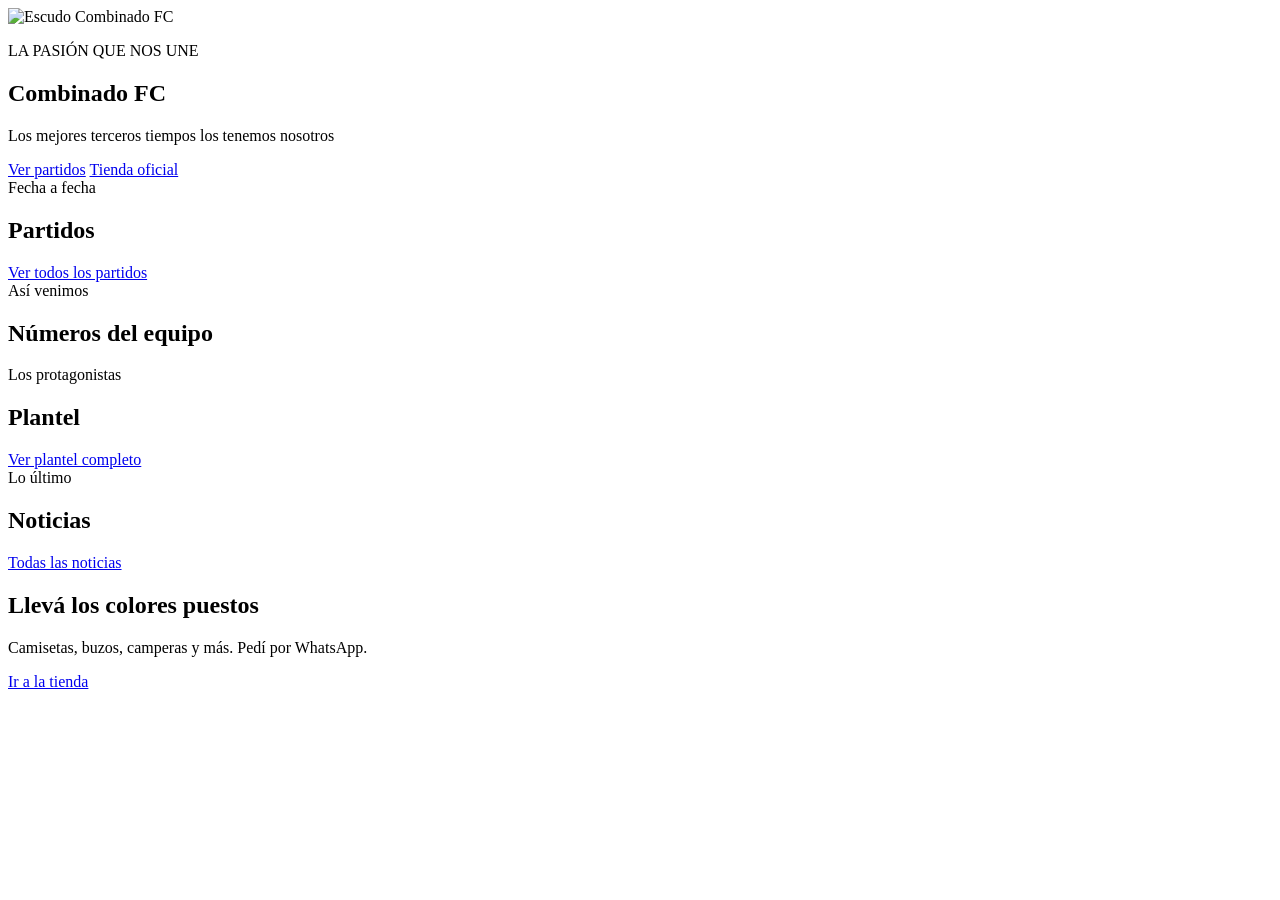
==== index.html @ 2e7d34ad "Nueva frase del inicio, noticia 'el 100' y próximo partido vs Team Fortu Co-Authored-By: Claude Sonn" ====
<!DOCTYPE html>
<html lang="es">
<head>
  <meta charset="UTF-8">
  <meta name="viewport" content="width=device-width, initial-scale=1">
  <title>Combinado FC — La pasión que nos une</title>
  <meta name="description" content="Sitio oficial de Combinado FC: resultados, plantel, noticias y tienda. Los mejores terceros tiempos los tenemos nosotros.">
  <meta name="theme-color" content="#0a0d0b">

  <!-- Para que se vea lindo al compartir en WhatsApp / redes -->
  <meta property="og:title" content="Combinado FC — La pasión que nos une">
  <meta property="og:description" content="Resultados, plantel, noticias y tienda oficial.">
  <meta property="og:image" content="https://alanpaz24.github.io/combinado-fc/img/logo/escudo.png">
  <meta property="og:type" content="website">
  <meta property="og:image" content="https://alanpaz24.github.io/combinado/img/logo/compartir.jpg">

  <link rel="canonical" href="https://alanpaz24.github.io/combinado/">
  <meta property="og:url" content="https://alanpaz24.github.io/combinado/">
  <meta property="og:locale" content="es_AR">
  <meta property="og:site_name" content="Combinado FC">
  <meta name="twitter:card" content="summary">

  <link rel="icon" href="img/logo/escudo.png">
  <link rel="preconnect" href="https://fonts.googleapis.com">
  <link rel="preconnect" href="https://fonts.gstatic.com" crossorigin>
  <link href="https://fonts.googleapis.com/css2?family=Inter:wght@400;600&family=Oswald:wght@500;700&display=swap" rel="stylesheet">
  <link rel="stylesheet" href="css/estilos.css">
</head>

<body data-pagina="inicio">

  <header class="cabecera" id="cabecera"></header>

  <main>
    <!-- HERO -->
    <section class="hero">
      <div class="contenedor">
        <img src="img/logo/escudo.png" alt="Escudo Combinado FC">
        <p class="sup">LA PASIÓN QUE NOS UNE</p>
        <h1>Combinado FC</h1>
        <p class="sub">Los mejores terceros tiempos los tenemos nosotros</p>
        <div class="hero-botones">
          <a href="partidos.html" class="boton">Ver partidos</a>
          <a href="tienda.html" class="boton secundario">Tienda oficial</a>
        </div>
      </div>
    </section>

    <!-- PRÓXIMO PARTIDO Y ÚLTIMO RESULTADO -->
    <section class="seccion alt">
      <div class="contenedor">
        <div class="titulo-seccion"><span>Fecha a fecha</span><h2>Partidos</h2></div>
        <div class="grid-2" id="partidos-destacados"></div>
        <div class="centro"><a href="partidos.html" class="boton secundario">Ver todos los partidos</a></div>
      </div>
    </section>

    <!-- ESTADÍSTICAS -->
    <section class="seccion">
      <div class="contenedor">
        <div class="titulo-seccion"><span>Así venimos</span><h2>Números del equipo</h2></div>
        <div class="stats" id="stats"></div>
      </div>
    </section>

    <!-- PLANTEL -->
    <section class="seccion alt">
      <div class="contenedor">
        <div class="titulo-seccion"><span>Los protagonistas</span><h2>Plantel</h2></div>
        <div class="grid-jugadores" id="plantel"></div>
        <div class="centro"><a href="equipo.html" class="boton secundario">Ver plantel completo</a></div>
      </div>
    </section>

    <!-- NOTICIAS -->
    <section class="seccion">
      <div class="contenedor">
        <div class="titulo-seccion"><span>Lo último</span><h2>Noticias</h2></div>
        <div class="grid-noticias" id="noticias"></div>
        <div class="centro"><a href="noticias.html" class="boton secundario">Todas las noticias</a></div>
      </div>
    </section>

    <!-- BANDA TIENDA -->
    <section class="cta">
      <div class="contenedor">
        <h2>Llevá los colores puestos</h2>
        <p>Camisetas, buzos, camperas y más. Pedí por WhatsApp.</p>
        <a href="tienda.html" class="boton">Ir a la tienda</a>
      </div>
    </section>
  </main>

  <footer class="pie" id="pie"></footer>

  <script src="js/comun.js" defer></script>
  <script src="js/inicio.js" defer></script>
</body>
</html>
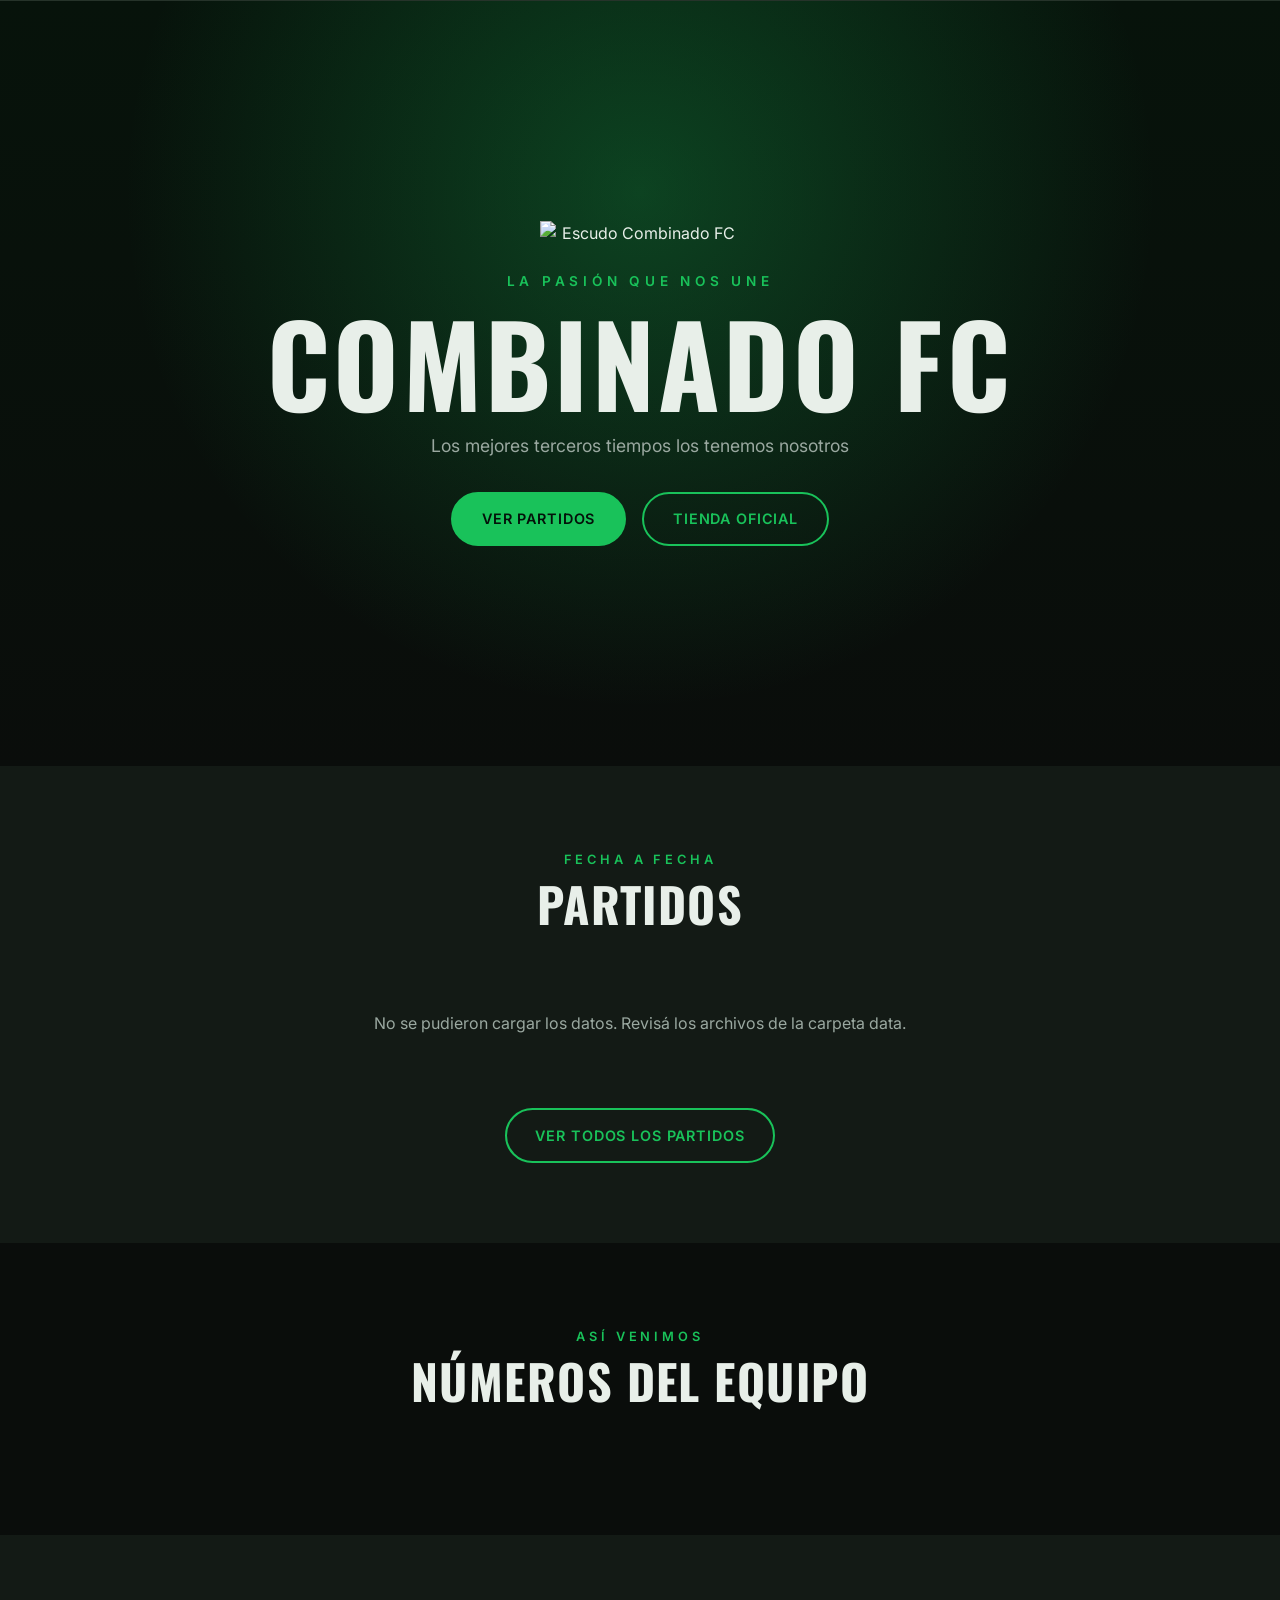
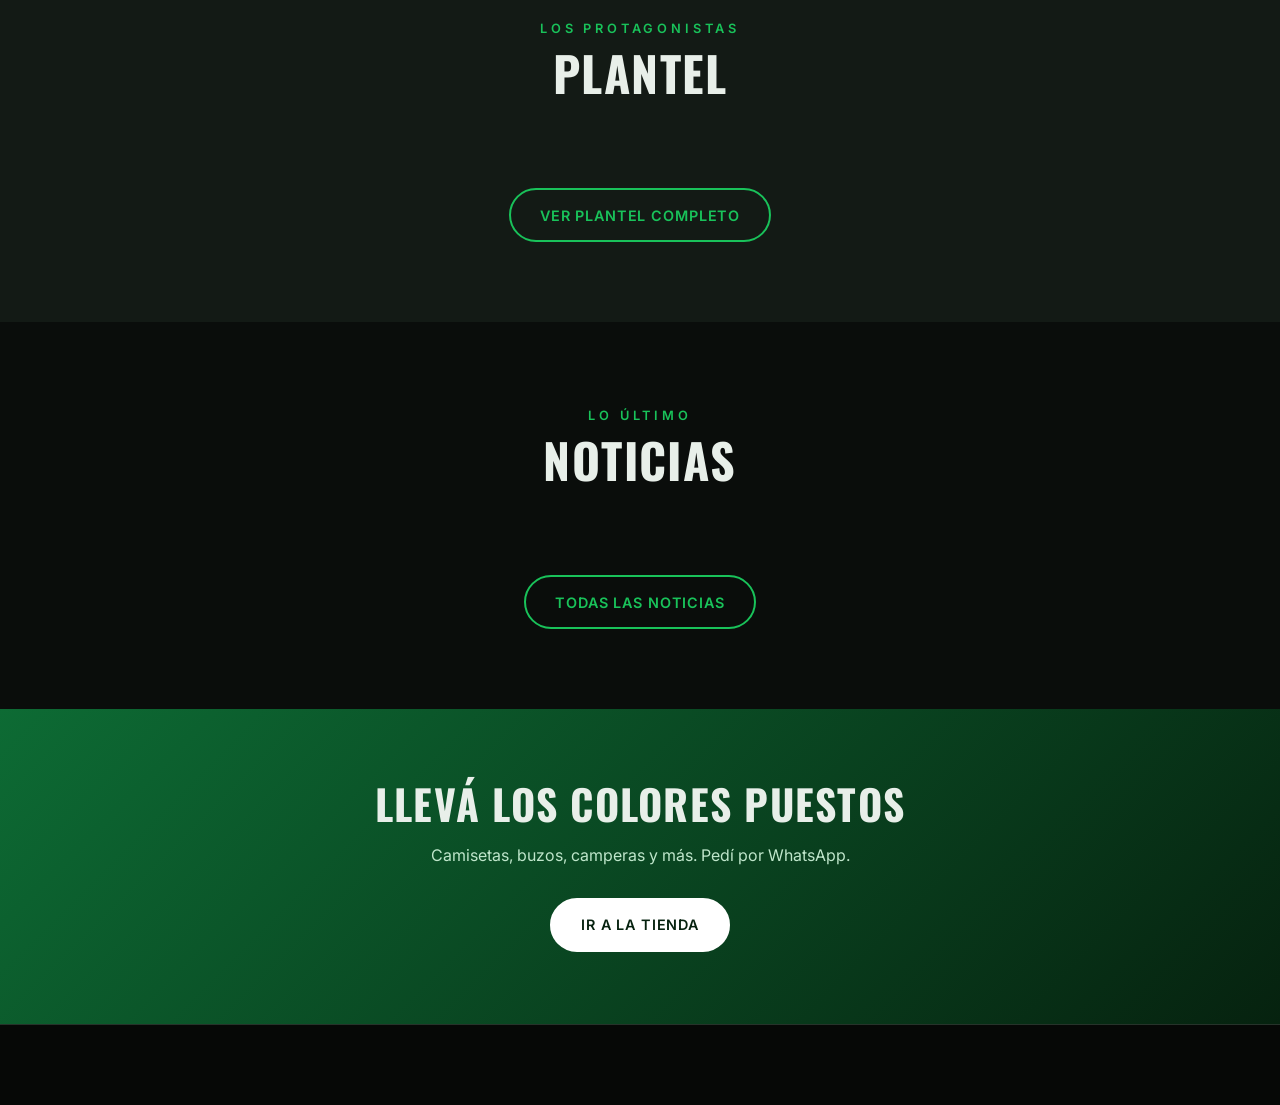
==== commit 6be38458: "Inicio: portada con movimiento y crónica del partido vs The borbotones Co-Authored-By: Claude Sonnet" ====
--- a/index.html
+++ b/index.html
@@ -44,6 +44,14 @@
           <a href="tienda.html" class="boton secundario">Tienda oficial</a>
         </div>
       </div>
+    </section>
+
+    <!-- PORTADA CON MOVIMIENTO (se arma sola con partidos y noticias) -->
+    <section class="portada" id="portada" aria-roledescription="carrusel" aria-label="Novedades del club" hidden>
+      <div class="portada-pista" id="portada-pista"></div>
+      <button class="portada-flecha ant" id="portada-ant" aria-label="Anterior">‹</button>
+      <button class="portada-flecha sig" id="portada-sig" aria-label="Siguiente">›</button>
+      <div class="portada-puntos" id="portada-puntos"></div>
     </section>
 
     <!-- PRÓXIMO PARTIDO Y ÚLTIMO RESULTADO -->
--- a/css/estilos.css
+++ b/css/estilos.css
@@ -0,0 +1,748 @@
+/* ============ VARIABLES (cambiá colores acá) ============ */
+:root {
+  --verde: #19c25a;
+  --verde-oscuro: #0d6b34;
+  --negro: #0a0d0b;
+  --gris: #131a15;
+  --gris-claro: #1b251e;
+  --borde: #26332a;
+  --texto: #e8efe9;
+  --texto-suave: #9aa8a0;
+  --rojo: #e5484d;
+  --amarillo: #f5b73b;
+  --radio: 14px;
+}
+
+/* ============ BASE ============ */
+* { box-sizing: border-box; margin: 0; padding: 0; }
+html { scroll-behavior: smooth; }
+body {
+  font-family: 'Inter', system-ui, sans-serif;
+  background: var(--negro);
+  color: var(--texto);
+  line-height: 1.6;
+}
+img { max-width: 100%; display: block; }
+a { color: inherit; text-decoration: none; }
+ul { list-style: none; }
+h1, h2, h3, h4 {
+  font-family: 'Oswald', sans-serif;
+  text-transform: uppercase;
+  letter-spacing: .03em;
+  line-height: 1.1;
+}
+.contenedor { width: min(1180px, 92%); margin-inline: auto; }
+.seccion { padding: 5rem 0; }
+.seccion.alt { background: var(--gris); }
+
+.titulo-seccion { text-align: center; margin-bottom: 3rem; }
+.titulo-seccion span {
+  color: var(--verde); font-size: .8rem; font-weight: 600;
+  letter-spacing: .3em; text-transform: uppercase;
+}
+.titulo-seccion h2 { font-size: clamp(2rem, 5vw, 3rem); margin-top: .4rem; }
+
+/* ============ BOTONES ============ */
+.boton {
+  display: inline-block; padding: .85rem 1.8rem; border-radius: 999px;
+  font-weight: 600; font-size: .9rem; text-transform: uppercase;
+  letter-spacing: .06em; border: 2px solid var(--verde);
+  background: var(--verde); color: #04120a; cursor: pointer;
+  transition: transform .2s, background .2s, color .2s;
+}
+.boton:hover { transform: translateY(-2px); }
+.boton.secundario { background: transparent; color: var(--verde); }
+.boton.secundario:hover { background: var(--verde); color: #04120a; }
+.centro { text-align: center; margin-top: 2.5rem; }
+
+/* ============ CABECERA ============ */
+.cabecera {
+  position: sticky; top: 0; z-index: 50;
+  background: rgba(10, 13, 11, .92); backdrop-filter: blur(8px);
+  border-bottom: 1px solid var(--borde);
+}
+.cabecera .contenedor {
+  display: flex; align-items: center; justify-content: space-between; height: 70px;
+}
+.marca {
+  display: flex; align-items: center; gap: .7rem;
+  font-family: 'Oswald', sans-serif; font-size: 1.3rem; font-weight: 700;
+  letter-spacing: .05em; text-transform: uppercase;
+}
+.marca img { height: 44px; width: auto; }
+.nav { display: flex; gap: 1.6rem; }
+.nav a {
+  font-weight: 600; font-size: .85rem; text-transform: uppercase;
+  letter-spacing: .06em; color: var(--texto-suave);
+  padding: .4rem 0; border-bottom: 2px solid transparent;
+  transition: color .2s, border-color .2s;
+}
+.nav a:hover, .nav a.activo { color: var(--verde); border-color: var(--verde); }
+.menu-btn {
+  display: none; background: none; border: 1px solid var(--borde);
+  color: var(--texto); font-size: 1.4rem; width: 44px; height: 44px;
+  border-radius: 10px; cursor: pointer;
+}
+
+/* ============ HERO ============ */
+.hero {
+  min-height: 85vh; display: grid; place-items: center; text-align: center;
+  padding: 4rem 0;
+  background:
+    radial-gradient(circle at 50% 25%, rgba(25, 194, 90, .28), transparent 60%),
+    linear-gradient(180deg, #07130b, var(--negro));
+}
+.hero img { width: clamp(120px, 22vw, 200px); margin: 0 auto 1.5rem; }
+.hero .sup { color: var(--verde); letter-spacing: .35em; font-size: .85rem; font-weight: 600; }
+.hero h1 { font-size: clamp(3rem, 10vw, 7rem); margin: .5rem 0; }
+.hero p.sub { color: var(--texto-suave); font-size: 1.1rem; max-width: 560px; margin: 0 auto; }
+.hero-botones {
+  display: flex; gap: 1rem; justify-content: center; flex-wrap: wrap; margin-top: 2rem;
+}
+
+/* ============ GRILLAS ============ */
+.grid-2 { display: grid; grid-template-columns: repeat(2, 1fr); gap: 1.5rem; }
+.grid-jugadores { display: grid; grid-template-columns: repeat(auto-fill, minmax(230px, 1fr)); gap: 1.5rem; }
+.grid-noticias { display: grid; grid-template-columns: repeat(auto-fill, minmax(300px, 1fr)); gap: 1.5rem; }
+
+/* ============ TARJETAS DE PARTIDO ============ */
+.partido-card {
+  background: var(--gris); border: 1px solid var(--borde);
+  border-radius: var(--radio); padding: 2rem; text-align: center;
+}
+.seccion.alt .partido-card { background: var(--gris-claro); }
+.etiqueta {
+  display: inline-block; background: rgba(25, 194, 90, .12); color: var(--verde);
+  font-size: .75rem; font-weight: 700; letter-spacing: .15em;
+  text-transform: uppercase; padding: .3rem .9rem; border-radius: 999px;
+}
+.partido-card h3 { font-size: 1.6rem; margin: 1.2rem 0 .4rem; }
+.partido-card h3 .vs { color: var(--verde); font-size: 1rem; padding: 0 .4rem; }
+.marcador { font-family: 'Oswald', sans-serif; font-size: 3.5rem; font-weight: 700; color: var(--verde); }
+.marcador small { display: block; font-size: .9rem; color: var(--texto-suave); font-weight: 400; }
+.meta { color: var(--texto-suave); font-size: .95rem; }
+.torneo { margin-top: .6rem; font-weight: 600; font-size: .9rem; }
+.badge {
+  display: inline-block; width: 28px; height: 28px; line-height: 28px; border-radius: 50%;
+  font-size: .8rem; font-weight: 700; color: #04120a; margin-left: .5rem; vertical-align: middle;
+}
+.badge.V { background: var(--verde); }
+.badge.E { background: var(--amarillo); }
+.badge.D { background: var(--rojo); color: #fff; }
+
+/* ============ ESTADÍSTICAS ============ */
+.stats { display: grid; grid-template-columns: repeat(6, 1fr); gap: 1rem; }
+.stat {
+  background: var(--gris); border: 1px solid var(--borde);
+  border-radius: var(--radio); padding: 1.5rem 1rem; text-align: center;
+}
+.stat b { display: block; font-family: 'Oswald', sans-serif; font-size: 2.6rem; color: var(--verde); line-height: 1; }
+.stat span { font-size: .75rem; letter-spacing: .12em; text-transform: uppercase; color: var(--texto-suave); }
+
+/* ============ JUGADORES ============ */
+.jugador {
+  position: relative; border-radius: var(--radio); overflow: hidden;
+  background: var(--gris-claro); border: 1px solid var(--borde);
+  transition: transform .25s, border-color .25s;
+}
+.jugador:hover { transform: translateY(-6px); border-color: var(--verde); }
+.jugador img { width: 100%; aspect-ratio: 3 / 4; object-fit: cover; object-position: top; }
+.jugador .numero {
+  position: absolute; top: .6rem; right: .9rem;
+  font-family: 'Oswald', sans-serif; font-size: 2.4rem; font-weight: 700;
+  color: var(--verde); text-shadow: 0 2px 8px rgba(0, 0, 0, .7);
+}
+.jugador .info {
+  padding: 1rem 1.2rem;
+  background: linear-gradient(0deg, var(--gris-claro) 70%, transparent);
+}
+.jugador h4 { font-size: 1.2rem; }
+.jugador p { color: var(--texto-suave); font-size: .85rem; }
+
+/* ============ NOTICIAS ============ */
+.noticia {
+  background: var(--gris); border: 1px solid var(--borde); border-radius: var(--radio);
+  overflow: hidden; display: flex; flex-direction: column;
+  transition: transform .25s, border-color .25s;
+}
+.noticia:hover { transform: translateY(-5px); border-color: var(--verde); }
+.noticia img { width: 100%; aspect-ratio: 16 / 9; object-fit: cover; }
+.noticia .cuerpo { padding: 1.3rem; display: flex; flex-direction: column; gap: .6rem; flex: 1; }
+.noticia .cat { color: var(--verde); font-size: .72rem; font-weight: 700; letter-spacing: .15em; text-transform: uppercase; }
+.noticia h3 { font-size: 1.3rem; }
+.noticia p { color: var(--texto-suave); font-size: .92rem; }
+.noticia .fecha { margin-top: auto; font-size: .8rem; color: var(--texto-suave); }
+
+/* ============ BANDA CTA ============ */
+.cta {
+  text-align: center; padding: 4.5rem 0;
+  background: linear-gradient(135deg, var(--verde-oscuro), #06220f);
+}
+.cta h2 { font-size: clamp(1.8rem, 4vw, 2.6rem); margin-bottom: 1rem; }
+.cta p { color: #bfe6cb; margin-bottom: 1.8rem; }
+.cta .boton { background: #fff; border-color: #fff; color: #06220f; }
+
+/* ============ PIE ============ */
+.pie { background: #060806; border-top: 1px solid var(--borde); padding: 3.5rem 0 1.5rem; }
+.pie-grid { display: grid; grid-template-columns: 2fr 1fr 1fr; gap: 2rem; }
+.pie h5 { font-family: 'Oswald', sans-serif; text-transform: uppercase; letter-spacing: .08em; margin-bottom: 1rem; color: var(--verde); }
+.pie li { margin-bottom: .5rem; }
+.pie a { color: var(--texto-suave); transition: color .2s; }
+.pie a:hover { color: var(--verde); }
+.pie .marca { margin-bottom: 1rem; }
+.pie .desc { color: var(--texto-suave); max-width: 340px; font-size: .92rem; }
+.pie-copy {
+  margin-top: 2.5rem; padding-top: 1.2rem; border-top: 1px solid var(--borde);
+  text-align: center; color: var(--texto-suave); font-size: .82rem;
+}
+
+.mensaje-vacio { text-align: center; color: var(--texto-suave); padding: 2rem; grid-column: 1 / -1; }
+
+/* ============ RESPONSIVE ============ */
+@media (max-width: 860px) {
+  .menu-btn { display: block; }
+  .nav {
+    position: absolute; top: 70px; left: 0; right: 0; display: none;
+    flex-direction: column; gap: 1rem; padding: 1.2rem 4%;
+    background: var(--negro); border-bottom: 1px solid var(--borde);
+  }
+  .nav.abierto { display: flex; }
+  .grid-2 { grid-template-columns: 1fr; }
+  .stats { grid-template-columns: repeat(3, 1fr); }
+  .pie-grid { grid-template-columns: 1fr; }
+  .seccion { padding: 3.5rem 0; }
+}
+/* ============ PÁGINAS INTERNAS (se reutiliza en todo el sitio) ============ */
+.banner {
+  padding: 4rem 0 3rem; text-align: center;
+  background:
+    radial-gradient(circle at 50% 0%, rgba(25, 194, 90, .22), transparent 65%),
+    var(--gris);
+  border-bottom: 1px solid var(--borde);
+}
+.banner span { color: var(--verde); font-size: .8rem; font-weight: 600; letter-spacing: .3em; text-transform: uppercase; }
+.banner h1 { font-size: clamp(2.4rem, 7vw, 4rem); margin-top: .4rem; }
+.banner p { color: var(--texto-suave); max-width: 560px; margin: .8rem auto 0; }
+
+/* ============ FILTROS ============ */
+.filtros { display: flex; flex-wrap: wrap; gap: .6rem; justify-content: center; margin-bottom: 2.5rem; }
+.filtro {
+  background: var(--gris); color: var(--texto-suave);
+  border: 1px solid var(--borde); border-radius: 999px;
+  padding: .55rem 1.2rem; font: 600 .82rem 'Inter', sans-serif;
+  text-transform: uppercase; letter-spacing: .06em; cursor: pointer;
+  transition: all .2s;
+}
+.filtro:hover { color: var(--texto); border-color: var(--verde); }
+.filtro.activo { background: var(--verde); border-color: var(--verde); color: #04120a; }
+.filtro small { opacity: .7; margin-left: .3rem; }
+
+/* Jugador como botón clickeable */
+button.jugador {
+  font: inherit; color: inherit; text-align: left; cursor: pointer;
+  width: 100%; padding: 0; display: block;
+}
+button.jugador:focus-visible { outline: 3px solid var(--verde); outline-offset: 3px; }
+
+/* ============ FICHA DEL JUGADOR (ventana emergente) ============ */
+.ficha {
+  border: 1px solid var(--borde); border-radius: 18px;
+  background: var(--gris); color: var(--texto);
+  width: min(760px, 94vw); padding: 0; overflow: hidden;
+  margin: auto;
+}
+.ficha::backdrop { background: rgba(0, 0, 0, .8); backdrop-filter: blur(4px); }
+.ficha-grid { display: grid; grid-template-columns: 1fr 1.2fr; }
+.ficha-foto { background: var(--gris-claro); }
+.ficha-foto img { width: 100%; height: 100%; object-fit: cover; object-position: top; min-height: 340px; }
+.ficha-datos { padding: 2rem; position: relative; }
+.ficha-cerrar {
+  position: absolute; top: .8rem; right: .8rem; width: 38px; height: 38px;
+  border-radius: 50%; border: 1px solid var(--borde); background: var(--gris-claro);
+  color: var(--texto); font-size: 1.1rem; cursor: pointer;
+}
+.ficha-cerrar:hover { border-color: var(--verde); color: var(--verde); }
+.ficha-num { font-family: 'Oswald', sans-serif; font-size: 4.5rem; line-height: 1; color: var(--verde); font-weight: 700; }
+.ficha-datos h2 { font-size: 2rem; margin: .3rem 0; }
+.ficha-pos { color: var(--texto-suave); text-transform: uppercase; letter-spacing: .15em; font-size: .8rem; font-weight: 600; }
+.ficha-apodo { color: var(--verde); font-style: italic; margin-top: .3rem; }
+.ficha-stats { display: grid; grid-template-columns: repeat(3, 1fr); gap: .7rem; margin: 1.4rem 0; }
+.ficha-stats div { background: var(--gris-claro); border: 1px solid var(--borde); border-radius: 10px; padding: .8rem .4rem; text-align: center; }
+.ficha-stats b { display: block; font-family: 'Oswald', sans-serif; font-size: 1.7rem; color: var(--verde); line-height: 1; }
+.ficha-stats span { font-size: .68rem; letter-spacing: .1em; text-transform: uppercase; color: var(--texto-suave); }
+.ficha-bio { color: var(--texto-suave); font-size: .95rem; }
+.ficha-compartir { margin-top: 1.4rem; }
+
+@media (max-width: 860px) {
+  .ficha-grid { grid-template-columns: 1fr; }
+  .ficha-foto img { min-height: 0; max-height: 300px; }
+  .ficha-datos { padding: 1.5rem; }
+}
+/* ============ PÁGINA PARTIDOS ============ */
+[hidden] { display: none !important; }
+
+.barra-torneo {
+  display: flex; flex-wrap: wrap; gap: 1rem; align-items: center; justify-content: space-between;
+  background: var(--gris); border: 1px solid var(--borde);
+  border-radius: var(--radio); padding: 1rem 1.3rem; margin-bottom: 2rem;
+}
+.barra-torneo label {
+  font-size: .75rem; letter-spacing: .15em; text-transform: uppercase;
+  color: var(--texto-suave); font-weight: 600;
+}
+.barra-torneo select {
+  background: var(--gris-claro); color: var(--texto); border: 1px solid var(--borde);
+  border-radius: 10px; padding: .7rem 1rem; font: 600 .95rem 'Inter', sans-serif;
+  min-width: min(340px, 100%); cursor: pointer;
+}
+.barra-torneo select:focus { outline: 2px solid var(--verde); }
+
+.racha { display: flex; align-items: center; gap: .4rem; }
+.racha small { color: var(--texto-suave); font-size: .75rem; letter-spacing: .12em; text-transform: uppercase; margin-right: .4rem; }
+.racha .badge { margin-left: 0; }
+
+.subtitulo { font-size: 1.6rem; margin: 3rem 0 1.2rem; }
+.subtitulo:first-child { margin-top: 0; }
+
+/* Filas de partidos */
+.lista-partidos { display: flex; flex-direction: column; gap: .8rem; }
+.fila-partido {
+  display: grid; grid-template-columns: 130px 1fr auto; gap: 1rem; align-items: center;
+  background: var(--gris); border: 1px solid var(--borde);
+  border-radius: var(--radio); padding: 1rem 1.3rem; transition: border-color .2s;
+}
+.fila-partido:hover { border-color: var(--verde); }
+.fp-fecha { font-weight: 600; }
+.fp-fecha small, .fp-rival small { display: block; color: var(--texto-suave); font-weight: 400; font-size: .8rem; }
+.fp-rival b { font-family: 'Oswald', sans-serif; font-size: 1.2rem; text-transform: uppercase; letter-spacing: .03em; }
+.fp-rival .vs { color: var(--verde); padding: 0 .35rem; font-size: .85rem; }
+.fp-res { display: flex; align-items: center; gap: .6rem; justify-content: flex-end; }
+.fp-goles { font-family: 'Oswald', sans-serif; font-size: 1.9rem; font-weight: 700; color: var(--verde); line-height: 1; }
+.fp-goles small { display: block; font-family: 'Inter', sans-serif; font-size: .7rem; font-weight: 400; color: var(--texto-suave); text-align: right; }
+.fp-vs { color: var(--texto-suave); font-weight: 700; letter-spacing: .15em; font-size: .85rem; }
+.fp-res .badge { margin-left: 0; flex-shrink: 0; }
+.fp-extra {
+  grid-column: 1 / -1; border-top: 1px dashed var(--borde); padding-top: .6rem;
+  font-size: .85rem; color: var(--texto-suave); display: flex; flex-wrap: wrap; gap: .4rem 1.2rem;
+}
+.fp-extra a { color: var(--verde); font-weight: 600; }
+.fp-extra a:hover { text-decoration: underline; }
+
+/* Tabla de posiciones */
+.tabla-wrap { overflow-x: auto; border: 1px solid var(--borde); border-radius: var(--radio); background: var(--gris); }
+.tabla { width: 100%; border-collapse: collapse; min-width: 560px; }
+.tabla th {
+  font-size: .72rem; letter-spacing: .12em; text-transform: uppercase;
+  color: var(--texto-suave); padding: .9rem .7rem; text-align: center;
+  border-bottom: 1px solid var(--borde); background: var(--gris-claro);
+}
+.tabla td { padding: .8rem .7rem; text-align: center; border-bottom: 1px solid var(--borde); font-size: .95rem; }
+.tabla tr:last-child td { border-bottom: none; }
+.tabla th.izq, .tabla td.izq { text-align: left; }
+.tabla td.eq { font-weight: 600; }
+.tabla td.pts { font-family: 'Oswald', sans-serif; font-size: 1.2rem; color: var(--verde); font-weight: 700; }
+.tabla tr.nosotros td { background: rgba(25, 194, 90, .1); }
+.tabla tr.nosotros td.eq { color: var(--verde); }
+
+@media (max-width: 700px) {
+  .fila-partido { grid-template-columns: 1fr auto; }
+  .fp-fecha { grid-column: 1 / -1; }
+}
+
+/* ============ NOTICIAS ============ */
+.buscador { max-width: 420px; margin: 0 auto 1.5rem; }
+.buscador input {
+  width: 100%; background: var(--gris); color: var(--texto);
+  border: 1px solid var(--borde); border-radius: 999px;
+  padding: .85rem 1.3rem; font: 400 .95rem 'Inter', sans-serif;
+}
+.buscador input:focus { outline: 2px solid var(--verde); }
+.buscador input::placeholder { color: var(--texto-suave); }
+
+/* Página de una noticia */
+.articulo { max-width: 780px; margin: 0 auto; }
+.volver { display: inline-block; color: var(--verde); font-weight: 600; font-size: .9rem; margin-bottom: 1.5rem; }
+.volver:hover { text-decoration: underline; }
+.articulo .cat { color: var(--verde); font-size: .78rem; font-weight: 700; letter-spacing: .18em; text-transform: uppercase; }
+.articulo h1 { font-size: clamp(2rem, 6vw, 3.2rem); margin: .6rem 0 .8rem; }
+.articulo-meta { color: var(--texto-suave); font-size: .9rem; margin-bottom: 1.8rem; }
+.articulo-img { width: 100%; border-radius: var(--radio); border: 1px solid var(--borde); margin-bottom: .6rem; }
+.articulo-pie { color: var(--texto-suave); font-size: .82rem; font-style: italic; margin-bottom: 2rem; }
+.articulo-texto { margin-top: 2rem; }
+.articulo-texto p { font-size: 1.08rem; margin-bottom: 1.3rem; color: #d3ddd5; }
+.fotos-extra { display: grid; grid-template-columns: repeat(auto-fill, minmax(200px, 1fr)); gap: .8rem; margin: 2rem 0; }
+.fotos-extra img { width: 100%; aspect-ratio: 4 / 3; object-fit: cover; border-radius: 10px; border: 1px solid var(--borde); }
+
+.compartir {
+  display: flex; flex-wrap: wrap; gap: .8rem; align-items: center;
+  margin-top: 2.5rem; padding-top: 1.5rem; border-top: 1px solid var(--borde);
+}
+.compartir span { color: var(--texto-suave); font-size: .8rem; letter-spacing: .12em; text-transform: uppercase; font-weight: 600; }
+.compartir .boton { padding: .6rem 1.3rem; font-size: .8rem; }
+
+.relacionadas { margin-top: 4rem; }
+.relacionadas h2 { font-size: 1.8rem; margin-bottom: 1.5rem; text-align: center; }
+
+/* ============ GALERÍA ============ */
+.grid-galeria {
+  columns: 3 260px; column-gap: 1rem;
+}
+.foto-item {
+  display: block; width: 100%; padding: 0; margin: 0 0 1rem;
+  break-inside: avoid; position: relative; overflow: hidden;
+  border: 1px solid var(--borde); border-radius: var(--radio);
+  background: var(--gris); cursor: zoom-in;
+}
+.foto-item img { width: 100%; display: block; transition: transform .4s; }
+.foto-item:hover img { transform: scale(1.05); }
+.foto-item:focus-visible { outline: 3px solid var(--verde); outline-offset: 3px; }
+.foto-item .leyenda {
+  position: absolute; inset: auto 0 0 0; padding: 2rem 1rem .8rem;
+  background: linear-gradient(0deg, rgba(0, 0, 0, .85), transparent);
+  color: #fff; font-size: .85rem; text-align: left;
+  opacity: 0; transition: opacity .25s;
+}
+.foto-item:hover .leyenda, .foto-item:focus-visible .leyenda { opacity: 1; }
+
+/* Visor a pantalla completa */
+.visor {
+  border: none; background: transparent; color: #fff; padding: 0;
+  width: 100vw; height: 100vh; max-width: none; max-height: none;
+}
+.visor::backdrop { background: rgba(0, 0, 0, .94); }
+.visor-contenido {
+  height: 100%; display: flex; flex-direction: column;
+  align-items: center; justify-content: center; padding: 3.5rem 1rem 1.5rem;
+}
+.visor-img {
+  max-width: min(1100px, 100%); max-height: 78vh; object-fit: contain;
+  border-radius: 8px; user-select: none; -webkit-user-drag: none;
+}
+.visor-pie { margin-top: 1rem; text-align: center; max-width: 700px; }
+.visor-pie p { color: #dfe8e1; }
+.visor-pie small { color: var(--texto-suave); letter-spacing: .12em; text-transform: uppercase; font-size: .75rem; }
+.visor-btn {
+  position: absolute; background: rgba(255, 255, 255, .1); color: #fff;
+  border: 1px solid rgba(255, 255, 255, .2); border-radius: 50%;
+  width: 48px; height: 48px; font-size: 1.3rem; cursor: pointer;
+  transition: background .2s;
+}
+.visor-btn:hover { background: var(--verde); color: #04120a; }
+.visor-cerrar { top: 1rem; right: 1rem; }
+.visor-ant { left: 1rem; top: 50%; transform: translateY(-50%); }
+.visor-sig { right: 1rem; top: 50%; transform: translateY(-50%); }
+
+@media (max-width: 600px) {
+  .grid-galeria { columns: 2 140px; column-gap: .6rem; }
+  .foto-item { margin-bottom: .6rem; }
+  .visor-ant, .visor-sig { top: auto; bottom: 1rem; transform: none; }
+  .visor-contenido { padding-bottom: 5rem; }
+}
+/* ============ TIENDA ============ */
+.grid-productos { display: grid; grid-template-columns: repeat(auto-fill, minmax(250px, 1fr)); gap: 1.5rem; }
+.producto {
+  background: var(--gris); border: 1px solid var(--borde); border-radius: var(--radio);
+  overflow: hidden; display: flex; flex-direction: column; transition: border-color .25s, transform .25s;
+}
+.producto:hover { border-color: var(--verde); transform: translateY(-4px); }
+.producto-img { position: relative; background: var(--gris-claro); }
+.producto-img img { width: 100%; aspect-ratio: 1 / 1; object-fit: contain; padding: 1rem; }
+.sello {
+  position: absolute; top: .8rem; left: .8rem; background: var(--rojo); color: #fff;
+  font-size: .72rem; font-weight: 700; letter-spacing: .12em; text-transform: uppercase;
+  padding: .3rem .8rem; border-radius: 999px;
+}
+.producto.agotado .producto-img img { opacity: .4; }
+.producto-info { padding: 1.2rem; display: flex; flex-direction: column; gap: .5rem; flex: 1; }
+.producto-info h3 { font-size: 1.2rem; }
+.producto-info .detalle { color: var(--texto-suave); font-size: .88rem; }
+.producto-info .precio { font-family: 'Oswald', sans-serif; font-size: 1.6rem; color: var(--verde); font-weight: 700; margin-top: auto; }
+.talles { display: flex; flex-wrap: wrap; gap: .4rem; margin: .3rem 0; }
+.talle {
+  min-width: 42px; padding: .4rem .6rem; border-radius: 8px; cursor: pointer;
+  background: var(--gris-claro); color: var(--texto); border: 1px solid var(--borde);
+  font: 600 .82rem 'Inter', sans-serif; transition: all .2s;
+}
+.talle:hover { border-color: var(--verde); }
+.talle.activo { background: var(--verde); border-color: var(--verde); color: #04120a; }
+.producto .boton { width: 100%; text-align: center; }
+.producto .boton:disabled { opacity: .4; cursor: not-allowed; transform: none; }
+.aviso { min-height: 1.1em; font-size: .8rem; color: var(--verde); text-align: center; }
+.aviso.error { color: var(--amarillo); }
+
+/* Botón flotante del carrito */
+.carrito-flotante {
+  position: fixed; right: 1.2rem; bottom: 1.2rem; z-index: 60;
+  background: var(--verde); color: #04120a; border: none; border-radius: 999px;
+  padding: .9rem 1.4rem; font: 700 1rem 'Inter', sans-serif; cursor: pointer;
+  box-shadow: 0 6px 24px rgba(0, 0, 0, .5); display: flex; align-items: center; gap: .6rem;
+  transition: transform .2s;
+}
+.carrito-flotante:hover { transform: translateY(-2px); }
+.carrito-flotante.salto { animation: salto .35s; }
+@keyframes salto { 50% { transform: scale(1.15); } }
+.carrito-flotante .cant {
+  background: #04120a; color: var(--verde); border-radius: 999px;
+  min-width: 26px; height: 26px; line-height: 26px; text-align: center; font-size: .85rem;
+}
+
+/* Panel lateral */
+.carrito-fondo { position: fixed; inset: 0; background: rgba(0, 0, 0, .7); z-index: 90; }
+.carrito {
+  position: fixed; top: 0; right: 0; height: 100%; width: min(430px, 100%);
+  background: var(--gris); border-left: 1px solid var(--borde); z-index: 100;
+  display: flex; flex-direction: column;
+  transform: translateX(100%); transition: transform .3s; visibility: hidden;
+}
+.carrito.abierto { transform: none; visibility: visible; }
+.carrito-cab { display: flex; justify-content: space-between; align-items: center; padding: 1.2rem 1.4rem; border-bottom: 1px solid var(--borde); }
+.carrito-cab h2 { font-size: 1.5rem; }
+.carrito-cab button {
+  width: 38px; height: 38px; border-radius: 50%; border: 1px solid var(--borde);
+  background: var(--gris-claro); color: var(--texto); cursor: pointer; font-size: 1.05rem;
+}
+.carrito-cab button:hover { border-color: var(--verde); color: var(--verde); }
+.carrito-items { flex: 1; overflow-y: auto; padding: 1rem 1.4rem; }
+.item-carrito { display: grid; grid-template-columns: 64px 1fr auto; gap: .9rem; align-items: center; padding: .9rem 0; border-bottom: 1px solid var(--borde); }
+.item-carrito img { width: 64px; height: 64px; object-fit: contain; background: var(--gris-claro); border-radius: 10px; }
+.item-carrito h4 { font-size: 1rem; }
+.item-carrito small { color: var(--texto-suave); display: block; }
+.item-carrito .sub { color: var(--verde); font-weight: 700; margin-top: .2rem; }
+.cantidad { display: flex; align-items: center; gap: .5rem; margin-top: .4rem; }
+.cantidad button {
+  width: 28px; height: 28px; border-radius: 50%; border: 1px solid var(--borde);
+  background: var(--gris-claro); color: var(--texto); cursor: pointer; font-size: 1rem; line-height: 1;
+}
+.cantidad button:hover { border-color: var(--verde); }
+.item-quitar { background: none; border: none; color: var(--texto-suave); cursor: pointer; font-size: 1.1rem; }
+.item-quitar:hover { color: var(--rojo); }
+.carrito-vacio { text-align: center; color: var(--texto-suave); padding: 3rem 1rem; }
+.carrito-pie { padding: 1.2rem 1.4rem; border-top: 1px solid var(--borde); }
+.total { display: flex; justify-content: space-between; align-items: baseline; margin-bottom: 1rem; }
+.total span { color: var(--texto-suave); text-transform: uppercase; letter-spacing: .12em; font-size: .8rem; }
+.total b { font-family: 'Oswald', sans-serif; font-size: 2rem; color: var(--verde); }
+.carrito-pie .boton { width: 100%; text-align: center; }
+.carrito-pie .vaciar { display: block; margin: .9rem auto 0; background: none; border: none; color: var(--texto-suave); font-size: .82rem; cursor: pointer; text-decoration: underline; }
+.nota-tienda { text-align: center; color: var(--texto-suave); font-size: .88rem; margin-top: 2.5rem; }
+
+/* ============ CONTACTO ============ */
+.contacto-grid { display: grid; grid-template-columns: 1fr 1.3fr; gap: 2.5rem; align-items: start; }
+.contacto-grid h2 { font-size: 1.8rem; margin-bottom: 1.2rem; }
+.tarjetas-contacto { display: flex; flex-direction: column; gap: .8rem; }
+.tarjeta-contacto {
+  display: flex; align-items: center; gap: 1rem; padding: 1rem 1.2rem;
+  background: var(--gris); border: 1px solid var(--borde); border-radius: var(--radio);
+  transition: border-color .2s, transform .2s;
+}
+.tarjeta-contacto:hover { border-color: var(--verde); transform: translateX(4px); }
+.tarjeta-contacto .ico {
+  width: 46px; height: 46px; border-radius: 50%; flex-shrink: 0;
+  display: grid; place-items: center; font-size: 1.3rem;
+  background: rgba(25, 194, 90, .12);
+}
+.tarjeta-contacto b { display: block; font-family: 'Oswald', sans-serif; text-transform: uppercase; letter-spacing: .04em; }
+.tarjeta-contacto small { color: var(--texto-suave); }
+
+.formulario {
+  background: var(--gris); border: 1px solid var(--borde);
+  border-radius: var(--radio); padding: 2rem;
+}
+.campo { margin-bottom: 1.2rem; }
+.campo label {
+  display: block; font-size: .75rem; font-weight: 600; letter-spacing: .12em;
+  text-transform: uppercase; color: var(--texto-suave); margin-bottom: .4rem;
+}
+.campo input, .campo select, .campo textarea {
+  width: 100%; background: var(--gris-claro); color: var(--texto);
+  border: 1px solid var(--borde); border-radius: 10px; padding: .8rem 1rem;
+  font: 400 .98rem 'Inter', sans-serif;
+}
+.campo textarea { min-height: 140px; resize: vertical; }
+.campo input:focus, .campo select:focus, .campo textarea:focus { outline: 2px solid var(--verde); }
+.form-botones { display: flex; flex-wrap: wrap; gap: .8rem; }
+.form-aviso { margin-top: 1rem; min-height: 1.2em; font-size: .88rem; color: var(--amarillo); }
+.form-nota { margin-top: 1rem; font-size: .8rem; color: var(--texto-suave); }
+
+@media (max-width: 860px) {
+  .contacto-grid { grid-template-columns: 1fr; }
+  .formulario { padding: 1.4rem; }
+}
+/* ============ GALERÍA: ÁLBUMES Y MINIATURAS ============ */
+.grid-albumes { display: grid; grid-template-columns: repeat(auto-fill, minmax(260px, 1fr)); gap: 1.5rem; }
+.album {
+  position: relative; padding: 0; font: inherit; color: inherit; text-align: left;
+  cursor: pointer; overflow: hidden; aspect-ratio: 4 / 3;
+  border: 1px solid var(--borde); border-radius: var(--radio); background: var(--gris);
+  transition: transform .25s, border-color .25s;
+}
+.album:hover { transform: translateY(-5px); border-color: var(--verde); }
+.album:focus-visible { outline: 3px solid var(--verde); outline-offset: 3px; }
+.album img { width: 100%; height: 100%; object-fit: cover; transition: transform .4s; }
+.album:hover img { transform: scale(1.06); }
+.album-info {
+  position: absolute; inset: auto 0 0 0; padding: 2.5rem 1.2rem 1rem;
+  background: linear-gradient(0deg, rgba(0, 0, 0, .9), transparent);
+  display: flex; flex-direction: column; gap: .1rem;
+}
+.album-info b { font-family: 'Oswald', sans-serif; font-size: 1.4rem; text-transform: uppercase; letter-spacing: .03em; }
+.album-info small { color: var(--verde); font-weight: 600; font-size: .8rem; letter-spacing: .1em; text-transform: uppercase; }
+
+.barra-album { display: flex; flex-wrap: wrap; align-items: center; gap: 1rem 1.5rem; margin-bottom: 2rem; }
+.barra-album h2 { font-size: 1.8rem; }
+.barra-album h2 small {
+  color: var(--texto-suave); font: 400 .9rem 'Inter', sans-serif;
+  text-transform: none; letter-spacing: 0; margin-left: .6rem;
+}
+
+/* Tira de miniaturas en el visor */
+.visor-img { max-height: 62vh; }
+.visor-miniaturas {
+  display: flex; gap: .5rem; overflow-x: auto; max-width: min(900px, 100%);
+  padding: .6rem .3rem; margin-top: .8rem; scrollbar-width: thin;
+}
+.mini {
+  flex: 0 0 auto; width: 64px; height: 64px; padding: 0; overflow: hidden; cursor: pointer;
+  border: 2px solid transparent; border-radius: 8px; background: #111; opacity: .5;
+  transition: opacity .2s, border-color .2s;
+}
+.mini:hover { opacity: .85; }
+.mini.activo { opacity: 1; border-color: var(--verde); }
+.mini img { width: 100%; height: 100%; object-fit: cover; display: block; }
+
+@media (max-width: 600px) {
+  .grid-albumes { grid-template-columns: repeat(2, 1fr); gap: .8rem; }
+  .album-info b { font-size: 1.05rem; }
+  .visor-img { max-height: 50vh; }
+  .mini { width: 52px; height: 52px; }
+}
+/* ============ ESTADÍSTICAS ============ */
+.nota-datos { color: var(--texto-suave); font-size: .85rem; }
+
+.lideres { display: grid; grid-template-columns: repeat(auto-fit, minmax(230px, 1fr)); gap: 1rem; margin-bottom: 2.5rem; }
+.lider {
+  display: flex; align-items: center; gap: 1rem; padding: 1.3rem;
+  background: var(--gris); border: 1px solid var(--borde); border-radius: var(--radio);
+}
+.lider img {
+  width: 64px; height: 64px; border-radius: 50%; flex-shrink: 0;
+  object-fit: cover; object-position: top; background: var(--gris-claro);
+  border: 2px solid var(--verde);
+}
+.lider small { display: block; color: var(--texto-suave); font-size: .7rem; font-weight: 600; letter-spacing: .14em; text-transform: uppercase; }
+.lider .nombre { display: block; font-family: 'Oswald', sans-serif; font-size: 1.1rem; text-transform: uppercase; line-height: 1.2; }
+.lider .valor { font-family: 'Oswald', sans-serif; font-size: 1.9rem; color: var(--verde); font-weight: 700; line-height: 1.1; }
+.lider .unidad { color: var(--texto-suave); font-size: .85rem; margin-left: .2rem; }
+
+.ayuda { color: var(--texto-suave); font-size: .85rem; margin: -.6rem 0 1rem; }
+.tabla th.ord { cursor: pointer; user-select: none; }
+.tabla th.ord:hover { color: var(--verde); }
+.tabla th.ord.activo { color: var(--verde); }
+.tabla th.ord.activo::after { content: ' ▾'; }
+.jug-cel { display: flex; align-items: center; gap: .7rem; }
+.jug-cel img { width: 34px; height: 34px; border-radius: 50%; object-fit: cover; object-position: top; background: var(--gris-claro); flex-shrink: 0; }
+.jug-cel b { display: block; font-weight: 600; }
+.jug-cel small { display: block; color: var(--texto-suave); font-size: .75rem; }
+
+/* Con 8 secciones, el menú necesita un poco más de aire en pantallas medianas */
+@media (min-width: 861px) and (max-width: 1120px) {
+  .nav { gap: 1rem; }
+  .nav a { font-size: .78rem; }
+}
+/* ============ TARJETAS DE PARTIDO (página Partidos) ============ */
+.lista-partidos { display: grid; grid-template-columns: repeat(auto-fill, minmax(420px, 1fr)); gap: 1.2rem; }
+.match-card {
+  background: var(--gris); border: 1px solid var(--borde); border-top: 4px solid var(--borde);
+  border-radius: var(--radio); padding: 1.2rem 1.4rem 1rem; display: flex; flex-direction: column; gap: .9rem;
+  transition: transform .25s, border-color .25s;
+}
+.match-card:hover { transform: translateY(-4px); }
+.match-card.V { border-top-color: var(--verde); }
+.match-card.E { border-top-color: var(--amarillo); }
+.match-card.D { border-top-color: var(--rojo); }
+.match-card.prox { border-top-color: var(--texto-suave); background: linear-gradient(180deg, rgba(25, 194, 90, .08), var(--gris)); }
+.mc-cab { display: flex; justify-content: space-between; align-items: center; gap: .8rem; font-size: .78rem; color: var(--texto-suave); }
+.mc-torneo { font-weight: 600; letter-spacing: .04em; }
+.mc-estado {
+  flex-shrink: 0; font-size: .7rem; font-weight: 700; letter-spacing: .14em; text-transform: uppercase;
+  padding: .25rem .7rem; border-radius: 999px; background: var(--gris-claro); color: var(--texto);
+}
+.match-card.V .mc-estado { background: rgba(25, 194, 90, .18); color: var(--verde); }
+.match-card.E .mc-estado { background: rgba(245, 183, 59, .18); color: var(--amarillo); }
+.match-card.D .mc-estado { background: rgba(229, 72, 77, .18); color: #ff8a8e; }
+
+.mc-cuerpo { display: grid; grid-template-columns: 1fr auto 1fr; align-items: center; gap: .8rem; }
+.mc-equipo { display: flex; flex-direction: column; align-items: center; gap: .5rem; text-align: center; min-width: 0; }
+.mc-equipo b { font-family: 'Oswald', sans-serif; text-transform: uppercase; letter-spacing: .03em; font-size: 1.05rem; line-height: 1.15; overflow-wrap: anywhere; }
+.mc-escudo { width: 64px; height: 64px; object-fit: contain; flex-shrink: 0; }
+.mc-iniciales {
+  display: grid; place-items: center; border-radius: 50%; background: var(--gris-claro);
+  border: 2px solid var(--borde); font-family: 'Oswald', sans-serif; font-size: 1.4rem; color: var(--texto-suave);
+}
+.mc-centro { text-align: center; }
+.mc-marcador { font-family: 'Oswald', sans-serif; font-size: 3.2rem; font-weight: 700; line-height: 1; white-space: nowrap; }
+.mc-marcador span { color: var(--texto-suave); padding: 0 .35rem; font-weight: 400; }
+.match-card.V .mc-marcador { color: var(--verde); }
+.mc-vs { font-family: 'Oswald', sans-serif; font-size: 1.8rem; color: var(--verde); letter-spacing: .1em; }
+.mc-pen { display: block; color: var(--texto-suave); font-size: .75rem; margin-top: .3rem; }
+.mc-fecha { text-align: center; color: var(--texto-suave); font-size: .85rem; }
+
+.mc-pie {
+  display: flex; flex-wrap: wrap; align-items: center; gap: .5rem 1rem;
+  border-top: 1px dashed var(--borde); padding-top: .8rem; font-size: .85rem; color: var(--texto-suave);
+}
+.mc-pie a { color: var(--verde); font-weight: 600; margin-left: auto; }
+.mc-pie a:hover { text-decoration: underline; }
+.mc-figura { display: inline-flex; align-items: center; gap: .45rem; color: var(--texto); }
+.mc-figura img { width: 28px; height: 28px; border-radius: 50%; object-fit: cover; object-position: top; border: 2px solid var(--verde); }
+
+@media (max-width: 520px) {
+  .lista-partidos { grid-template-columns: 1fr; }
+  .mc-escudo { width: 50px; height: 50px; }
+  .mc-marcador { font-size: 2.5rem; }
+  .mc-equipo b { font-size: .95rem; }
+}
+
+/* ============ PORTADA CON MOVIMIENTO (Inicio) ============ */
+.portada { position: relative; overflow: hidden; background: #060806; border-bottom: 1px solid var(--borde); }
+.portada-pista { display: flex; transition: transform .6s cubic-bezier(.4, 0, .2, 1); }
+.slide { min-width: 100%; min-height: 420px; position: relative; display: flex; flex-direction: column; align-items: center; justify-content: center; text-align: center; padding: 3rem 4.5rem; gap: .9rem; }
+.slide .boton { margin-top: .5rem; }
+.slide-etq { color: var(--verde); font-size: .8rem; font-weight: 700; letter-spacing: .25em; text-transform: uppercase; }
+.slide-meta { color: var(--texto-suave); }
+
+.slide-partido { background: radial-gradient(circle at 50% 0%, rgba(25, 194, 90, .22), transparent 65%), var(--gris); }
+.slide-partido.D .slide-etq { color: #ff8a8e; }
+.slide-partido.E .slide-etq { color: var(--amarillo); }
+.sp-linea { display: flex; align-items: center; justify-content: center; gap: 1.5rem; flex-wrap: wrap; }
+.sp-eq { font-family: 'Oswald', sans-serif; font-size: clamp(1.3rem, 4vw, 2.2rem); text-transform: uppercase; letter-spacing: .03em; }
+.sp-goles { font-family: 'Oswald', sans-serif; font-size: clamp(3rem, 10vw, 5.5rem); color: var(--verde); line-height: 1; }
+.slide-partido.D .sp-goles { color: var(--rojo); }
+.slide-partido.E .sp-goles { color: var(--amarillo); }
+.slide-partido.prox .sp-goles { color: var(--texto-suave); }
+.sp-figura { display: inline-flex; align-items: center; gap: .6rem; background: var(--gris-claro); border: 1px solid var(--borde); border-radius: 999px; padding: .35rem 1rem .35rem .4rem; }
+.sp-figura img { width: 34px; height: 34px; border-radius: 50%; object-fit: cover; object-position: top; border: 2px solid var(--verde); }
+
+.slide-noticia { align-items: flex-start; text-align: left; justify-content: flex-end; }
+.slide-fondo { position: absolute; inset: 0; width: 100%; height: 100%; object-fit: cover; }
+.slide-velo { position: absolute; inset: 0; background: linear-gradient(0deg, rgba(6, 8, 6, .95) 10%, rgba(6, 8, 6, .35) 70%); }
+.slide-texto { position: relative; max-width: 760px; display: flex; flex-direction: column; gap: .7rem; align-items: flex-start; }
+.slide-texto h2 { font-size: clamp(1.7rem, 5vw, 3rem); }
+.slide-texto p { color: #d3ddd5; }
+
+.portada-flecha {
+  position: absolute; top: 50%; transform: translateY(-50%); z-index: 2;
+  width: 46px; height: 46px; border-radius: 50%; cursor: pointer; font-size: 1.5rem;
+  background: rgba(0, 0, 0, .5); color: #fff; border: 1px solid rgba(255, 255, 255, .25);
+}
+.portada-flecha:hover { background: var(--verde); color: #04120a; }
+.portada-flecha.ant { left: 1rem; }
+.portada-flecha.sig { right: 1rem; }
+.portada-puntos { position: absolute; bottom: 1rem; left: 0; right: 0; display: flex; justify-content: center; gap: .5rem; z-index: 2; }
+.portada-puntos button { width: 10px; height: 10px; padding: 0; border-radius: 999px; border: none; background: rgba(255, 255, 255, .35); cursor: pointer; transition: width .3s, background .3s; }
+.portada-puntos button.activo { width: 28px; background: var(--verde); }
+
+@media (max-width: 600px) {
+  .slide { padding: 2.5rem 1.2rem 3.5rem; min-height: 460px; }
+  .portada-flecha { display: none; }
+}
+@media (prefers-reduced-motion: reduce) { .portada-pista { transition: none; } }
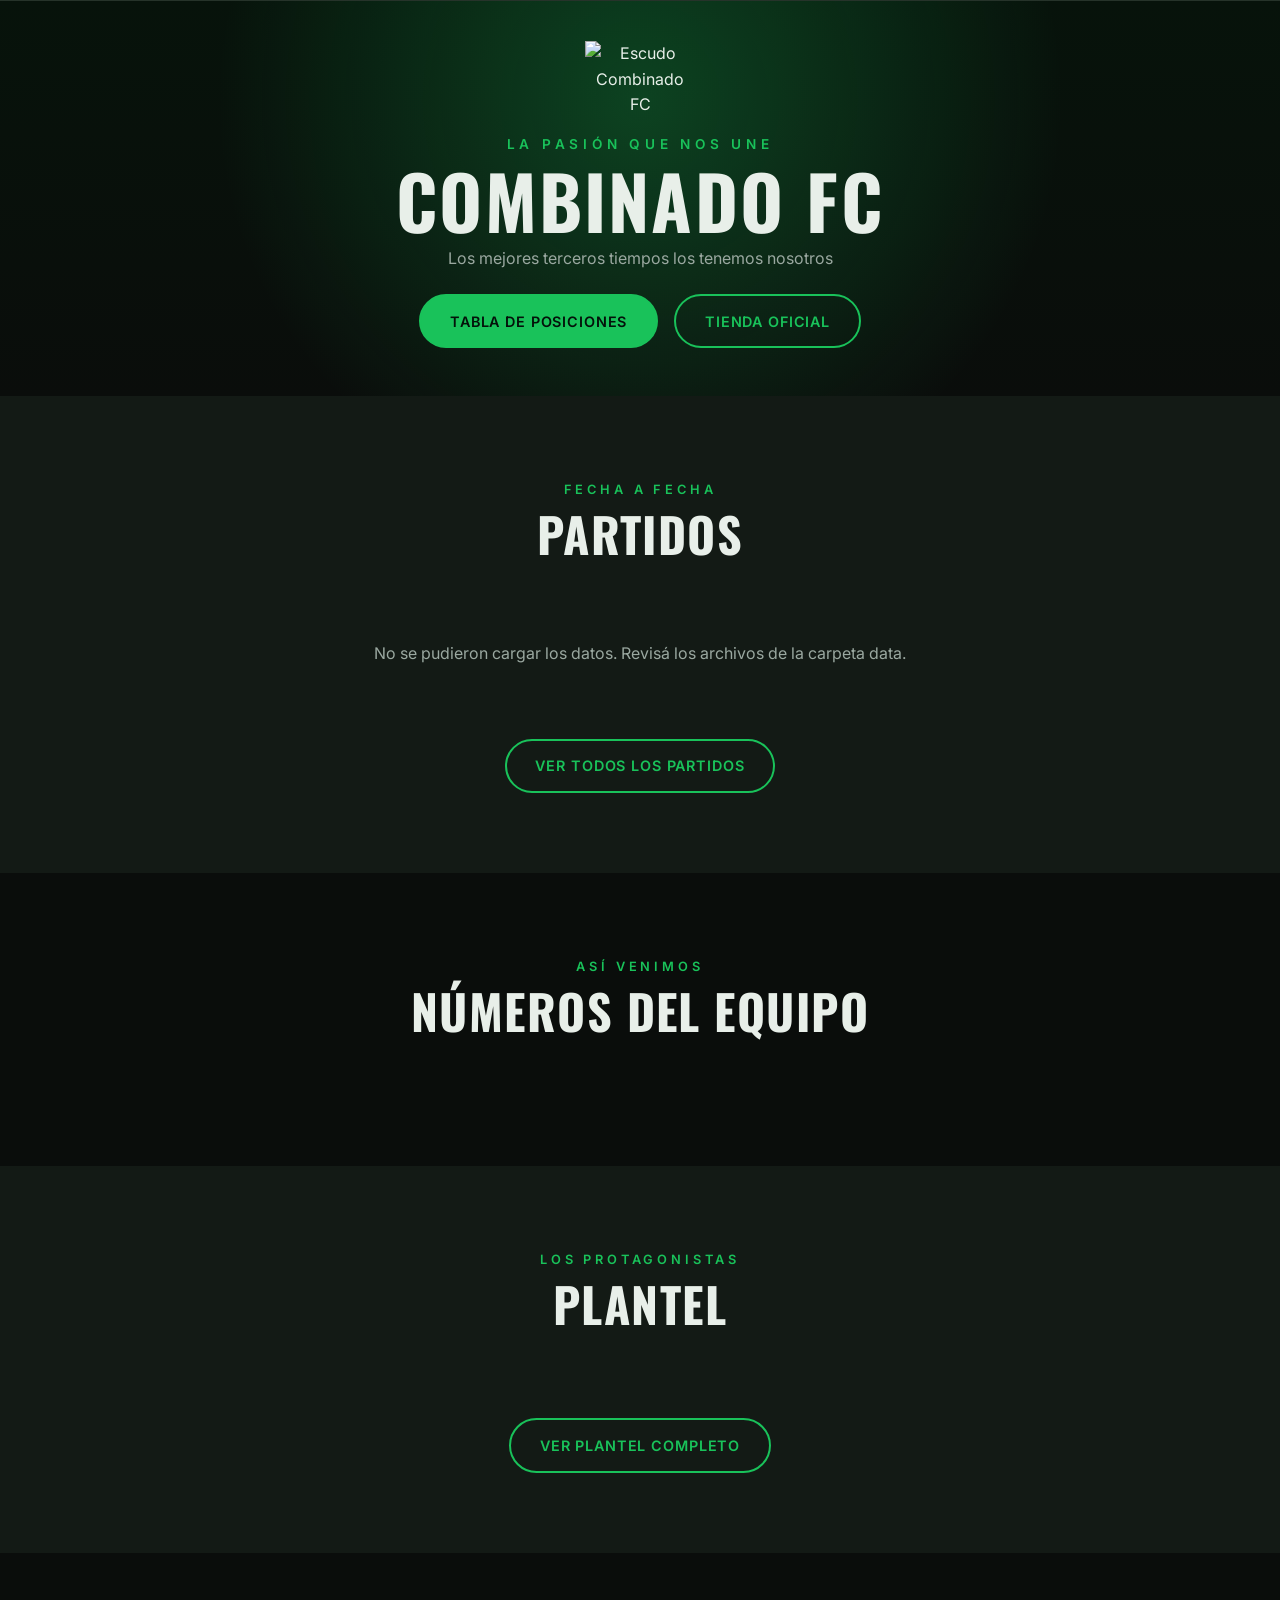
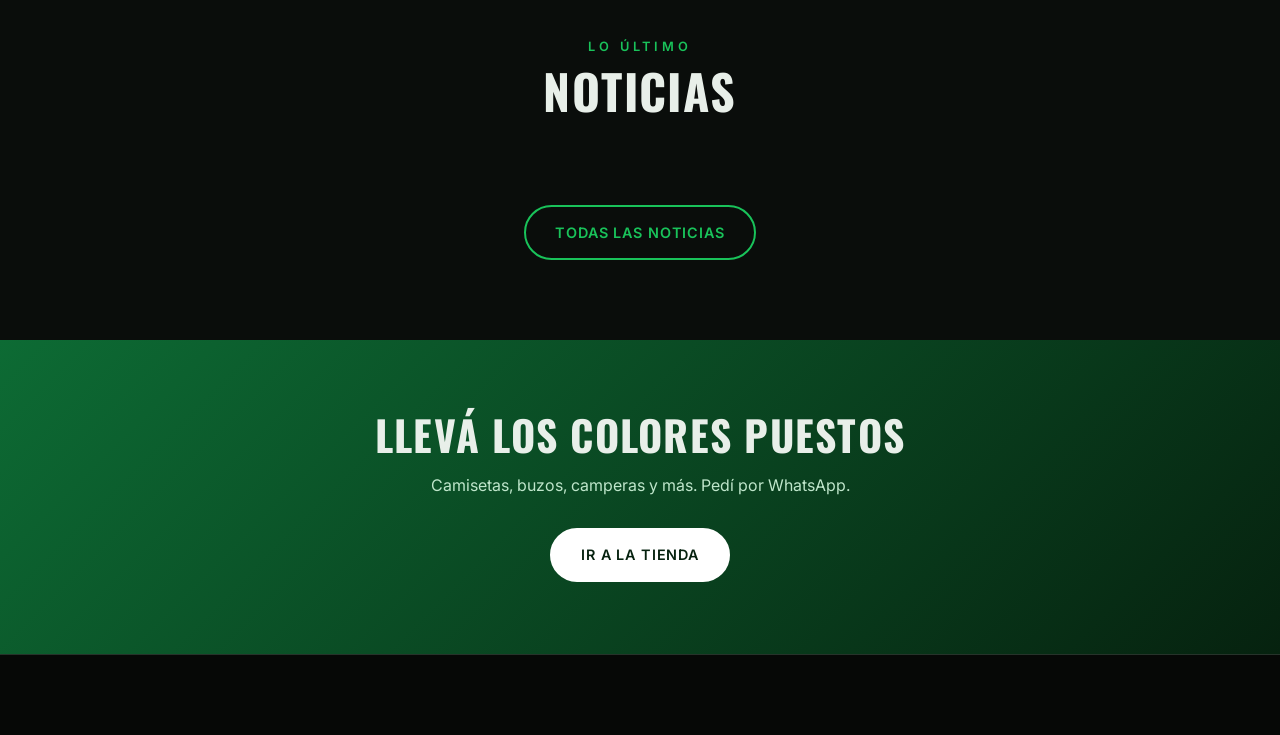
==== commit 7de1167a: "Botón del inicio: 'Tabla de posiciones' lleva directo a la tabla Co-Authored-By: Claude Sonnet 5.5 <" ====
--- a/index.html
+++ b/index.html
@@ -40,7 +40,7 @@
         <h1>Combinado FC</h1>
         <p class="sub">Los mejores terceros tiempos los tenemos nosotros</p>
         <div class="hero-botones">
-          <a href="partidos.html" class="boton">Ver partidos</a>
+          <a href="partidos.html#bloque-tabla" class="boton">Tabla de posiciones</a>
           <a href="tienda.html" class="boton secundario">Tienda oficial</a>
         </div>
       </div>
--- a/css/estilos.css
+++ b/css/estilos.css
@@ -746,3 +746,40 @@
   .portada-flecha { display: none; }
 }
 @media (prefers-reduced-motion: reduce) { .portada-pista { transition: none; } }
+
+/* ============ AJUSTES DEL INICIO ============ */
+/* Portada más compacta: así el banner de novedades se ve apenas se entra */
+.hero { min-height: 0; padding: 2.5rem 0 3rem; }
+.hero img { width: clamp(84px, 12vw, 110px); margin-bottom: 1rem; }
+.hero h1 { font-size: clamp(2.4rem, 8vw, 4.6rem); margin: .3rem 0; }
+.hero p.sub { font-size: 1rem; }
+.hero-botones { margin-top: 1.4rem; }
+
+/* El color del marcador depende del resultado (antes siempre era verde) */
+.marcador.D { color: var(--rojo); }
+.marcador.E { color: var(--amarillo); }
+.partido-card { display: flex; flex-direction: column; justify-content: center; align-items: center; }
+
+@media (max-width: 600px) {
+  /* En el celular: equipo / marcador / equipo, uno debajo del otro */
+  .sp-linea { flex-direction: column; gap: .2rem; }
+}
+
+/* ============ TABLA DE POSICIONES EN EL CELULAR ============ */
+@media (max-width: 640px) {
+  .tabla-pos { min-width: 0; table-layout: auto; }
+  .tabla-pos th { padding: .7rem .25rem; font-size: .62rem; letter-spacing: .04em; }
+  .tabla-pos td { padding: .65rem .25rem; font-size: .85rem; }
+  .tabla-pos td.pts { font-size: 1.05rem; }
+  .tabla-pos th:first-child, .tabla-pos td:first-child { width: 1.8rem; padding-left: .6rem; }
+  .tabla-pos th.izq, .tabla-pos td.izq { padding-left: .3rem; }
+  .tabla-pos td.eq { line-height: 1.2; overflow-wrap: anywhere; }  /* los nombres largos bajan de renglón */
+  .tabla-pos th:last-child, .tabla-pos td:last-child { padding-right: .7rem; }
+}
+
+/* Lema del jugador en la ficha */
+.ficha-lema { margin-top: .5rem; color: var(--texto-suave); font-size: .9rem; }
+.ficha-lema b { color: var(--texto); font-style: italic; font-weight: 600; }
+
+/* Que la cabecera fija no tape el título al llegar desde el botón del inicio */
+#bloque-tabla { scroll-margin-top: 90px; }
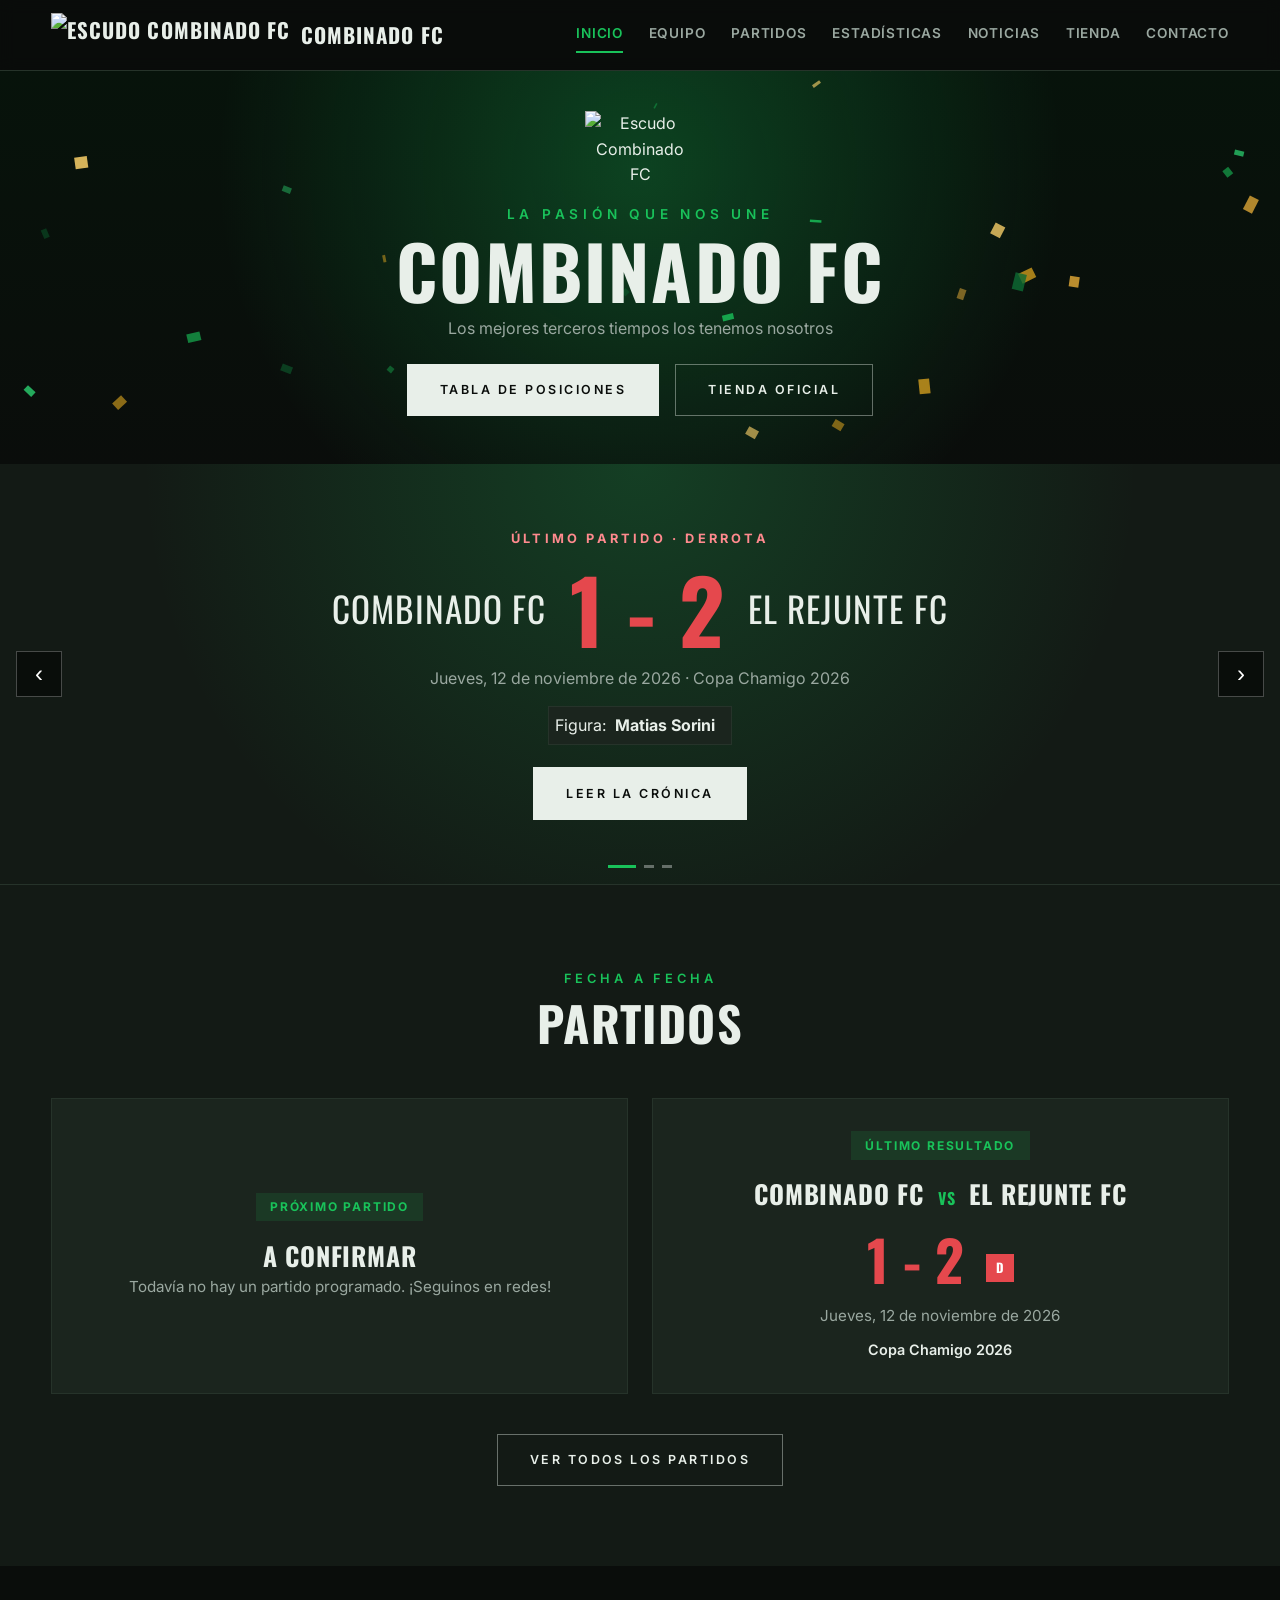
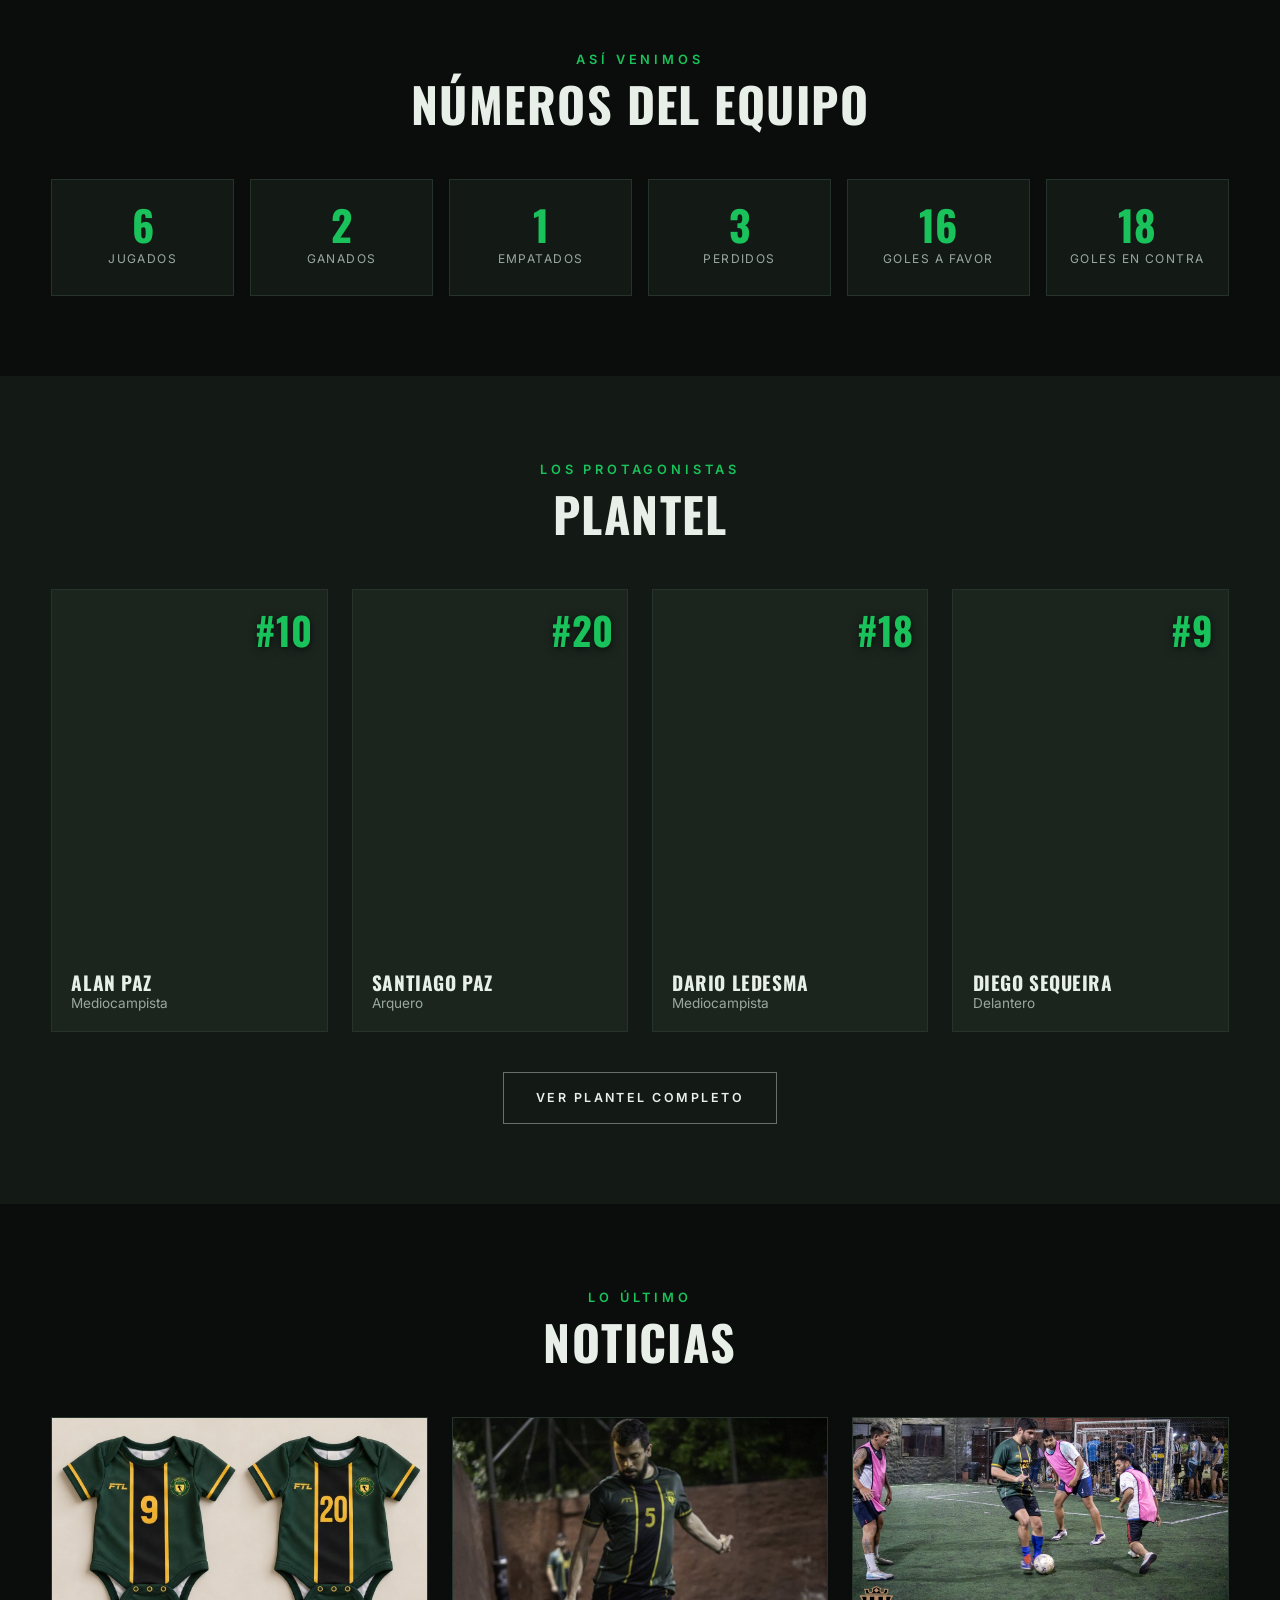
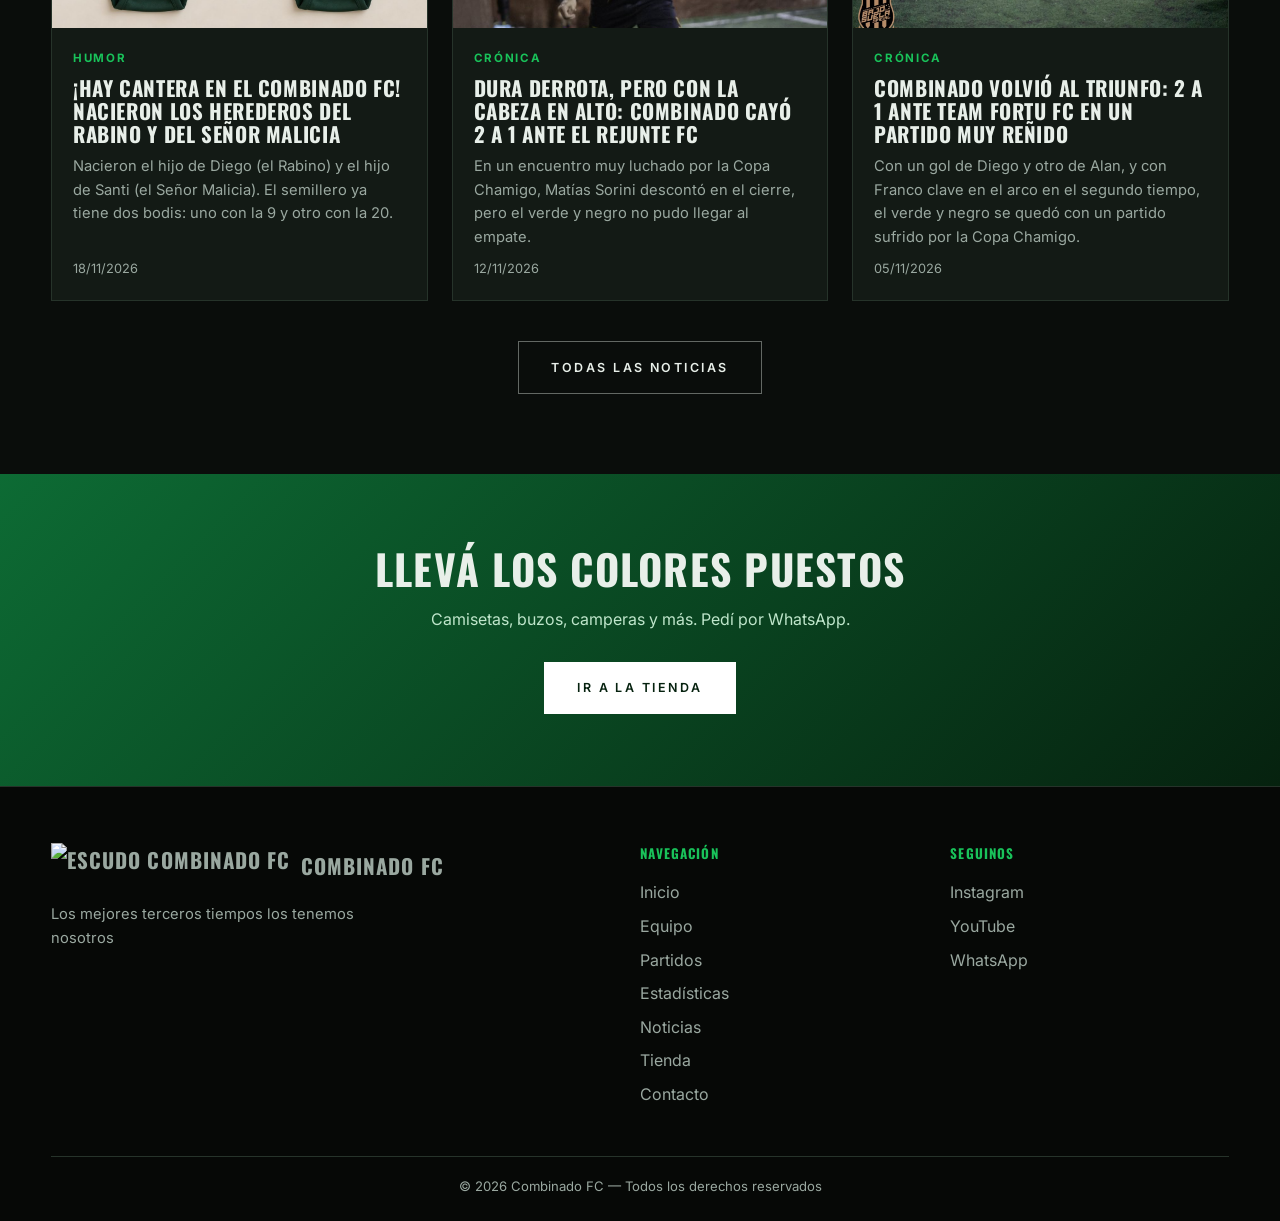
==== commit 03c7d805: "Portada: vuelve el fondo oscuro anterior y se agregan papelitos verdes y dorados Co-Authored-By: Cla" ====
--- a/index.html
+++ b/index.html
@@ -103,5 +103,6 @@
 
   <script src="js/comun.js" defer></script>
   <script src="js/inicio.js" defer></script>
+  <script src="js/papelitos.js" defer></script>
 </body>
 </html>
--- a/css/estilos.css
+++ b/css/estilos.css
@@ -10,7 +10,7 @@
   --texto-suave: #9aa8a0;
   --rojo: #e5484d;
   --amarillo: #f5b73b;
-  --radio: 14px;
+  --radio: 0;
 }
 
 /* ============ BASE ============ */
@@ -44,7 +44,7 @@
 
 /* ============ BOTONES ============ */
 .boton {
-  display: inline-block; padding: .85rem 1.8rem; border-radius: 999px;
+  display: inline-block; padding: .85rem 1.8rem; border-radius: 0;
   font-weight: 600; font-size: .9rem; text-transform: uppercase;
   letter-spacing: .06em; border: 2px solid var(--verde);
   background: var(--verde); color: #04120a; cursor: pointer;
@@ -81,7 +81,7 @@
 .menu-btn {
   display: none; background: none; border: 1px solid var(--borde);
   color: var(--texto); font-size: 1.4rem; width: 44px; height: 44px;
-  border-radius: 10px; cursor: pointer;
+  border-radius: 0; cursor: pointer;
 }
 
 /* ============ HERO ============ */
@@ -114,7 +114,7 @@
 .etiqueta {
   display: inline-block; background: rgba(25, 194, 90, .12); color: var(--verde);
   font-size: .75rem; font-weight: 700; letter-spacing: .15em;
-  text-transform: uppercase; padding: .3rem .9rem; border-radius: 999px;
+  text-transform: uppercase; padding: .3rem .9rem; border-radius: 0;
 }
 .partido-card h3 { font-size: 1.6rem; margin: 1.2rem 0 .4rem; }
 .partido-card h3 .vs { color: var(--verde); font-size: 1rem; padding: 0 .4rem; }
@@ -123,7 +123,7 @@
 .meta { color: var(--texto-suave); font-size: .95rem; }
 .torneo { margin-top: .6rem; font-weight: 600; font-size: .9rem; }
 .badge {
-  display: inline-block; width: 28px; height: 28px; line-height: 28px; border-radius: 50%;
+  display: inline-block; width: 28px; height: 28px; line-height: 28px; border-radius: 0;
   font-size: .8rem; font-weight: 700; color: #04120a; margin-left: .5rem; vertical-align: middle;
 }
 .badge.V { background: var(--verde); }
@@ -228,7 +228,7 @@
 .filtros { display: flex; flex-wrap: wrap; gap: .6rem; justify-content: center; margin-bottom: 2.5rem; }
 .filtro {
   background: var(--gris); color: var(--texto-suave);
-  border: 1px solid var(--borde); border-radius: 999px;
+  border: 1px solid var(--borde); border-radius: 0;
   padding: .55rem 1.2rem; font: 600 .82rem 'Inter', sans-serif;
   text-transform: uppercase; letter-spacing: .06em; cursor: pointer;
   transition: all .2s;
@@ -246,7 +246,7 @@
 
 /* ============ FICHA DEL JUGADOR (ventana emergente) ============ */
 .ficha {
-  border: 1px solid var(--borde); border-radius: 18px;
+  border: 1px solid var(--borde); border-radius: 0;
   background: var(--gris); color: var(--texto);
   width: min(760px, 94vw); padding: 0; overflow: hidden;
   margin: auto;
@@ -258,7 +258,7 @@
 .ficha-datos { padding: 2rem; position: relative; }
 .ficha-cerrar {
   position: absolute; top: .8rem; right: .8rem; width: 38px; height: 38px;
-  border-radius: 50%; border: 1px solid var(--borde); background: var(--gris-claro);
+  border-radius: 0; border: 1px solid var(--borde); background: var(--gris-claro);
   color: var(--texto); font-size: 1.1rem; cursor: pointer;
 }
 .ficha-cerrar:hover { border-color: var(--verde); color: var(--verde); }
@@ -267,7 +267,7 @@
 .ficha-pos { color: var(--texto-suave); text-transform: uppercase; letter-spacing: .15em; font-size: .8rem; font-weight: 600; }
 .ficha-apodo { color: var(--verde); font-style: italic; margin-top: .3rem; }
 .ficha-stats { display: grid; grid-template-columns: repeat(3, 1fr); gap: .7rem; margin: 1.4rem 0; }
-.ficha-stats div { background: var(--gris-claro); border: 1px solid var(--borde); border-radius: 10px; padding: .8rem .4rem; text-align: center; }
+.ficha-stats div { background: var(--gris-claro); border: 1px solid var(--borde); border-radius: 0; padding: .8rem .4rem; text-align: center; }
 .ficha-stats b { display: block; font-family: 'Oswald', sans-serif; font-size: 1.7rem; color: var(--verde); line-height: 1; }
 .ficha-stats span { font-size: .68rem; letter-spacing: .1em; text-transform: uppercase; color: var(--texto-suave); }
 .ficha-bio { color: var(--texto-suave); font-size: .95rem; }
@@ -292,7 +292,7 @@
 }
 .barra-torneo select {
   background: var(--gris-claro); color: var(--texto); border: 1px solid var(--borde);
-  border-radius: 10px; padding: .7rem 1rem; font: 600 .95rem 'Inter', sans-serif;
+  border-radius: 0; padding: .7rem 1rem; font: 600 .95rem 'Inter', sans-serif;
   min-width: min(340px, 100%); cursor: pointer;
 }
 .barra-torneo select:focus { outline: 2px solid var(--verde); }
@@ -353,7 +353,7 @@
 .buscador { max-width: 420px; margin: 0 auto 1.5rem; }
 .buscador input {
   width: 100%; background: var(--gris); color: var(--texto);
-  border: 1px solid var(--borde); border-radius: 999px;
+  border: 1px solid var(--borde); border-radius: 0;
   padding: .85rem 1.3rem; font: 400 .95rem 'Inter', sans-serif;
 }
 .buscador input:focus { outline: 2px solid var(--verde); }
@@ -371,7 +371,7 @@
 .articulo-texto { margin-top: 2rem; }
 .articulo-texto p { font-size: 1.08rem; margin-bottom: 1.3rem; color: #d3ddd5; }
 .fotos-extra { display: grid; grid-template-columns: repeat(auto-fill, minmax(200px, 1fr)); gap: .8rem; margin: 2rem 0; }
-.fotos-extra img { width: 100%; aspect-ratio: 4 / 3; object-fit: cover; border-radius: 10px; border: 1px solid var(--borde); }
+.fotos-extra img { width: 100%; aspect-ratio: 4 / 3; object-fit: cover; border-radius: 0; border: 1px solid var(--borde); }
 
 .compartir {
   display: flex; flex-wrap: wrap; gap: .8rem; align-items: center;
@@ -416,14 +416,14 @@
 }
 .visor-img {
   max-width: min(1100px, 100%); max-height: 78vh; object-fit: contain;
-  border-radius: 8px; user-select: none; -webkit-user-drag: none;
+  border-radius: 0; user-select: none; -webkit-user-drag: none;
 }
 .visor-pie { margin-top: 1rem; text-align: center; max-width: 700px; }
 .visor-pie p { color: #dfe8e1; }
 .visor-pie small { color: var(--texto-suave); letter-spacing: .12em; text-transform: uppercase; font-size: .75rem; }
 .visor-btn {
   position: absolute; background: rgba(255, 255, 255, .1); color: #fff;
-  border: 1px solid rgba(255, 255, 255, .2); border-radius: 50%;
+  border: 1px solid rgba(255, 255, 255, .2); border-radius: 0;
   width: 48px; height: 48px; font-size: 1.3rem; cursor: pointer;
   transition: background .2s;
 }
@@ -450,7 +450,7 @@
 .sello {
   position: absolute; top: .8rem; left: .8rem; background: var(--rojo); color: #fff;
   font-size: .72rem; font-weight: 700; letter-spacing: .12em; text-transform: uppercase;
-  padding: .3rem .8rem; border-radius: 999px;
+  padding: .3rem .8rem; border-radius: 0;
 }
 .producto.agotado .producto-img img { opacity: .4; }
 .producto-info { padding: 1.2rem; display: flex; flex-direction: column; gap: .5rem; flex: 1; }
@@ -459,7 +459,7 @@
 .producto-info .precio { font-family: 'Oswald', sans-serif; font-size: 1.6rem; color: var(--verde); font-weight: 700; margin-top: auto; }
 .talles { display: flex; flex-wrap: wrap; gap: .4rem; margin: .3rem 0; }
 .talle {
-  min-width: 42px; padding: .4rem .6rem; border-radius: 8px; cursor: pointer;
+  min-width: 42px; padding: .4rem .6rem; border-radius: 0; cursor: pointer;
   background: var(--gris-claro); color: var(--texto); border: 1px solid var(--borde);
   font: 600 .82rem 'Inter', sans-serif; transition: all .2s;
 }
@@ -473,7 +473,7 @@
 /* Botón flotante del carrito */
 .carrito-flotante {
   position: fixed; right: 1.2rem; bottom: 1.2rem; z-index: 60;
-  background: var(--verde); color: #04120a; border: none; border-radius: 999px;
+  background: var(--verde); color: #04120a; border: none; border-radius: 0;
   padding: .9rem 1.4rem; font: 700 1rem 'Inter', sans-serif; cursor: pointer;
   box-shadow: 0 6px 24px rgba(0, 0, 0, .5); display: flex; align-items: center; gap: .6rem;
   transition: transform .2s;
@@ -482,7 +482,7 @@
 .carrito-flotante.salto { animation: salto .35s; }
 @keyframes salto { 50% { transform: scale(1.15); } }
 .carrito-flotante .cant {
-  background: #04120a; color: var(--verde); border-radius: 999px;
+  background: #04120a; color: var(--verde); border-radius: 0;
   min-width: 26px; height: 26px; line-height: 26px; text-align: center; font-size: .85rem;
 }
 
@@ -498,19 +498,19 @@
 .carrito-cab { display: flex; justify-content: space-between; align-items: center; padding: 1.2rem 1.4rem; border-bottom: 1px solid var(--borde); }
 .carrito-cab h2 { font-size: 1.5rem; }
 .carrito-cab button {
-  width: 38px; height: 38px; border-radius: 50%; border: 1px solid var(--borde);
+  width: 38px; height: 38px; border-radius: 0; border: 1px solid var(--borde);
   background: var(--gris-claro); color: var(--texto); cursor: pointer; font-size: 1.05rem;
 }
 .carrito-cab button:hover { border-color: var(--verde); color: var(--verde); }
 .carrito-items { flex: 1; overflow-y: auto; padding: 1rem 1.4rem; }
 .item-carrito { display: grid; grid-template-columns: 64px 1fr auto; gap: .9rem; align-items: center; padding: .9rem 0; border-bottom: 1px solid var(--borde); }
-.item-carrito img { width: 64px; height: 64px; object-fit: contain; background: var(--gris-claro); border-radius: 10px; }
+.item-carrito img { width: 64px; height: 64px; object-fit: contain; background: var(--gris-claro); border-radius: 0; }
 .item-carrito h4 { font-size: 1rem; }
 .item-carrito small { color: var(--texto-suave); display: block; }
 .item-carrito .sub { color: var(--verde); font-weight: 700; margin-top: .2rem; }
 .cantidad { display: flex; align-items: center; gap: .5rem; margin-top: .4rem; }
 .cantidad button {
-  width: 28px; height: 28px; border-radius: 50%; border: 1px solid var(--borde);
+  width: 28px; height: 28px; border-radius: 0; border: 1px solid var(--borde);
   background: var(--gris-claro); color: var(--texto); cursor: pointer; font-size: 1rem; line-height: 1;
 }
 .cantidad button:hover { border-color: var(--verde); }
@@ -536,7 +536,7 @@
 }
 .tarjeta-contacto:hover { border-color: var(--verde); transform: translateX(4px); }
 .tarjeta-contacto .ico {
-  width: 46px; height: 46px; border-radius: 50%; flex-shrink: 0;
+  width: 46px; height: 46px; border-radius: 0; flex-shrink: 0;
   display: grid; place-items: center; font-size: 1.3rem;
   background: rgba(25, 194, 90, .12);
 }
@@ -554,7 +554,7 @@
 }
 .campo input, .campo select, .campo textarea {
   width: 100%; background: var(--gris-claro); color: var(--texto);
-  border: 1px solid var(--borde); border-radius: 10px; padding: .8rem 1rem;
+  border: 1px solid var(--borde); border-radius: 0; padding: .8rem 1rem;
   font: 400 .98rem 'Inter', sans-serif;
 }
 .campo textarea { min-height: 140px; resize: vertical; }
@@ -602,7 +602,7 @@
 }
 .mini {
   flex: 0 0 auto; width: 64px; height: 64px; padding: 0; overflow: hidden; cursor: pointer;
-  border: 2px solid transparent; border-radius: 8px; background: #111; opacity: .5;
+  border: 2px solid transparent; border-radius: 0; background: #111; opacity: .5;
   transition: opacity .2s, border-color .2s;
 }
 .mini:hover { opacity: .85; }
@@ -664,7 +664,7 @@
 .mc-torneo { font-weight: 600; letter-spacing: .04em; }
 .mc-estado {
   flex-shrink: 0; font-size: .7rem; font-weight: 700; letter-spacing: .14em; text-transform: uppercase;
-  padding: .25rem .7rem; border-radius: 999px; background: var(--gris-claro); color: var(--texto);
+  padding: .25rem .7rem; border-radius: 0; background: var(--gris-claro); color: var(--texto);
 }
 .match-card.V .mc-estado { background: rgba(25, 194, 90, .18); color: var(--verde); }
 .match-card.E .mc-estado { background: rgba(245, 183, 59, .18); color: var(--amarillo); }
@@ -675,7 +675,7 @@
 .mc-equipo b { font-family: 'Oswald', sans-serif; text-transform: uppercase; letter-spacing: .03em; font-size: 1.05rem; line-height: 1.15; overflow-wrap: anywhere; }
 .mc-escudo { width: 64px; height: 64px; object-fit: contain; flex-shrink: 0; }
 .mc-iniciales {
-  display: grid; place-items: center; border-radius: 50%; background: var(--gris-claro);
+  display: grid; place-items: center; border-radius: 0; background: var(--gris-claro);
   border: 2px solid var(--borde); font-family: 'Oswald', sans-serif; font-size: 1.4rem; color: var(--texto-suave);
 }
 .mc-centro { text-align: center; }
@@ -719,7 +719,7 @@
 .slide-partido.D .sp-goles { color: var(--rojo); }
 .slide-partido.E .sp-goles { color: var(--amarillo); }
 .slide-partido.prox .sp-goles { color: var(--texto-suave); }
-.sp-figura { display: inline-flex; align-items: center; gap: .6rem; background: var(--gris-claro); border: 1px solid var(--borde); border-radius: 999px; padding: .35rem 1rem .35rem .4rem; }
+.sp-figura { display: inline-flex; align-items: center; gap: .6rem; background: var(--gris-claro); border: 1px solid var(--borde); border-radius: 0; padding: .35rem 1rem .35rem .4rem; }
 .sp-figura img { width: 34px; height: 34px; border-radius: 50%; object-fit: cover; object-position: top; border: 2px solid var(--verde); }
 
 .slide-noticia { align-items: flex-start; text-align: left; justify-content: flex-end; }
@@ -731,14 +731,14 @@
 
 .portada-flecha {
   position: absolute; top: 50%; transform: translateY(-50%); z-index: 2;
-  width: 46px; height: 46px; border-radius: 50%; cursor: pointer; font-size: 1.5rem;
+  width: 46px; height: 46px; border-radius: 0; cursor: pointer; font-size: 1.5rem;
   background: rgba(0, 0, 0, .5); color: #fff; border: 1px solid rgba(255, 255, 255, .25);
 }
 .portada-flecha:hover { background: var(--verde); color: #04120a; }
 .portada-flecha.ant { left: 1rem; }
 .portada-flecha.sig { right: 1rem; }
 .portada-puntos { position: absolute; bottom: 1rem; left: 0; right: 0; display: flex; justify-content: center; gap: .5rem; z-index: 2; }
-.portada-puntos button { width: 10px; height: 10px; padding: 0; border-radius: 999px; border: none; background: rgba(255, 255, 255, .35); cursor: pointer; transition: width .3s, background .3s; }
+.portada-puntos button { width: 10px; height: 10px; padding: 0; border-radius: 0; border: none; background: rgba(255, 255, 255, .35); cursor: pointer; transition: width .3s, background .3s; }
 .portada-puntos button.activo { width: 28px; background: var(--verde); }
 
 @media (max-width: 600px) {
@@ -783,3 +783,244 @@
 
 /* Que la cabecera fija no tape el título al llegar desde el botón del inicio */
 #bloque-tabla { scroll-margin-top: 90px; }
+
+
+/* ============ TIENDA estilo marketplace, en la paleta oscura del club ============ */
+.ml-tienda { padding: 1.2rem 0 3rem; }
+.ml-barra { display: flex; align-items: center; gap: 1.2rem; background: var(--gris); border: 1px solid var(--borde); border-radius: var(--radio); padding: .9rem 1.2rem; margin-bottom: 1.2rem; flex-wrap: wrap; }
+.ml-titulo { display: flex; align-items: center; gap: .8rem; }
+.ml-titulo img { width: 46px; height: 46px; }
+.ml-titulo h1 { font-size: 1.3rem; }
+.ml-titulo small { color: var(--texto-suave); }
+.ml-buscar { flex: 1; min-width: 220px; padding: .75rem 1rem; border: 1px solid var(--borde); border-radius: 0; font: inherit; font-size: 1rem; background: var(--gris-claro); color: var(--texto); }
+.ml-buscar::placeholder { color: var(--texto-suave); }
+.ml-buscar:focus { outline: 2px solid var(--verde); }
+.ml-layout { display: grid; grid-template-columns: 220px 1fr; gap: 1.5rem; align-items: start; }
+.ml-lateral h2 { font-size: .95rem; color: var(--texto-suave); margin-bottom: .6rem; letter-spacing: .15em; text-transform: uppercase; }
+.ml-lateral .filtros { display: flex; flex-direction: column; gap: .1rem; margin: 0; justify-content: flex-start; }
+.ml-lateral .filtro { background: none; border: 0; border-radius: 0; text-align: left; padding: .5rem .6rem; display: flex; justify-content: space-between; }
+.ml-lateral .filtro:hover { background: var(--gris); color: var(--texto); }
+.ml-lateral .filtro.activo { background: var(--gris); color: var(--verde); }
+.ml-cab { display: flex; justify-content: space-between; align-items: center; margin-bottom: .9rem; color: var(--texto-suave); font-size: .9rem; }
+.ml-cab select { margin-left: .4rem; padding: .35rem .5rem; border: 1px solid var(--borde); border-radius: 0; background: var(--gris); color: var(--texto); font: inherit; }
+.ml-resultados .grid-productos { grid-template-columns: repeat(auto-fill, minmax(210px, 1fr)); gap: 1rem; }
+.ml-resultados .producto { cursor: pointer; }
+.ml-resultados .producto-info { padding: 1rem; gap: .3rem; }
+.ml-resultados .producto-info .precio { color: var(--texto); font-family: 'Inter', sans-serif; font-weight: 600; font-size: 1.4rem; margin-top: 0; }
+.ml-resultados .producto-info h3 { font-size: .98rem; font-weight: 500; }
+.precio-antes { color: var(--texto-suave); text-decoration: line-through; font-size: .85rem; }
+.off { color: var(--verde); font-size: .8rem; font-weight: 600; margin-left: .5rem; }
+.envio { color: var(--verde); font-size: .82rem; font-weight: 600; }
+.ml-resultados .producto .boton { margin-top: auto; }
+.ml-resultados .talles { margin-bottom: .5rem; }
+
+/* Ventana de detalle del producto */
+body.sin-scroll { overflow: hidden; }
+.pd-fondo { position: fixed; inset: 0; z-index: 200; background: rgba(0,0,0,.78); display: grid; place-items: center; padding: 1rem; overflow-y: auto; animation: pdFondo .2s ease; }
+.pd-fondo[hidden] { display: none; }
+.pd-caja { position: relative; width: min(960px, 100%); background: var(--gris); border: 1px solid var(--borde); border-radius: 0; padding: 1.5rem; animation: pdCaja .25s ease; }
+.pd-cerrar { position: absolute; top: .8rem; right: .8rem; z-index: 2; width: 38px; height: 38px; border-radius: 50%; border: 1px solid var(--borde); background: var(--negro); color: var(--texto); font-size: 1rem; cursor: pointer; }
+.pd-cerrar:hover { border-color: var(--verde); color: var(--verde); }
+.pd-contenido { display: grid; grid-template-columns: 1.1fr 1fr; gap: 2rem; }
+.pd-foto { width: 100%; aspect-ratio: 1 / 1; object-fit: contain; background: var(--gris-claro); border-radius: 12px; }
+.pd-mini { display: flex; gap: .5rem; margin-top: .6rem; overflow-x: auto; }
+.pd-mini button { width: 64px; height: 64px; flex: none; padding: 0; border: 2px solid var(--borde); border-radius: 0; background: var(--gris-claro); cursor: pointer; overflow: hidden; }
+.pd-mini button.activa { border-color: var(--verde); }
+.pd-mini img { width: 100%; height: 100%; object-fit: cover; }
+.pd-info { display: flex; flex-direction: column; gap: .6rem; padding-top: 1.6rem; }
+.pd-cat { color: var(--texto-suave); letter-spacing: .08em; text-transform: uppercase; font-size: .75rem; }
+.pd-info h2 { font-size: clamp(1.6rem, 4vw, 2.2rem); }
+.pd-precio { font-size: 2rem; font-weight: 600; }
+.pd-desc { color: var(--texto-suave); }
+.pd-label { color: var(--texto-suave); font-size: .85rem; margin-top: .4rem; }
+.pd-info .boton { margin-top: .6rem; text-align: center; }
+.pd-info .boton:disabled { opacity: .4; cursor: not-allowed; }
+.pd-pasos { list-style: none; margin-top: 1rem; padding-top: 1rem; border-top: 1px solid var(--borde); display: grid; gap: .5rem; color: var(--texto-suave); font-size: .9rem; }
+.pd-pasos b { color: var(--verde); margin-right: .3rem; }
+@keyframes pdFondo { from { opacity: 0; } }
+@keyframes pdCaja { from { opacity: 0; transform: translateY(16px) scale(.98); } }
+
+@media (max-width: 760px) {
+  .ml-layout { grid-template-columns: 1fr; gap: .6rem; }
+  .ml-lateral h2 { display: none; }
+  .ml-lateral .filtros { flex-direction: row; overflow-x: auto; gap: .5rem; padding-bottom: .3rem; }
+  .ml-lateral .filtro { background: var(--gris); border: 1px solid var(--borde); border-radius: 0; white-space: nowrap; gap: .4rem; }
+  .ml-lateral .filtro.activo { background: var(--verde); color: #04120a; border-color: var(--verde); }
+  .ml-resultados .grid-productos { grid-template-columns: repeat(2, 1fr); gap: .6rem; }
+  .ml-resultados .producto-info { padding: .7rem; }
+  .ml-resultados .producto-info .precio { font-size: 1.15rem; }
+  .pd-fondo { align-items: end; padding: 0; }
+  .pd-caja { border-radius: 0 18px 0 0; padding: 1rem; max-height: 94vh; overflow-y: auto; }
+  .pd-contenido { grid-template-columns: 1fr; gap: 1rem; }
+  .pd-info { padding-top: 0; }
+}
+
+/* ---- Botones más sutiles + carrito moderno (redondo, solo ícono) ---- */
+.ml-resultados .producto .boton.agregar {
+  background: transparent; color: var(--verde); border: 1px solid var(--verde);
+  padding: .55rem .8rem; font-size: .78rem; letter-spacing: .06em; border-radius: 0; transform: none;
+}
+.ml-resultados .producto .boton.agregar:hover:not(:disabled) { background: var(--verde); color: #04120a; }
+.ml-resultados .producto .boton.agregar:disabled { border-color: var(--borde); color: var(--texto-suave); }
+.pd-info .boton { padding: .7rem 1.2rem; font-size: .85rem; border-radius: 0; transform: none; }
+
+.carrito-flotante {
+  right: 1.2rem; bottom: 1.2rem; width: 56px; height: 56px; padding: 0; justify-content: center; position: fixed;
+  background: rgba(19, 26, 21, .88); color: var(--texto); border: 1px solid var(--borde);
+  backdrop-filter: blur(8px); -webkit-backdrop-filter: blur(8px);
+  box-shadow: 0 8px 24px rgba(0, 0, 0, .5);
+}
+.carrito-flotante:hover { border-color: var(--verde); color: var(--verde); }
+.carrito-flotante .cant {
+  position: absolute; top: -4px; right: -4px; background: var(--verde); color: #04120a;
+  min-width: 22px; height: 22px; line-height: 22px; font-size: .75rem; font-weight: 700; padding: 0 5px;
+}
+.carrito-flotante .cant:empty, .carrito-flotante .cant[data-cero="1"] { display: none; }
+
+/* Tienda en celular: barra superior compacta, sin escudo grande y buscador a todo el ancho */
+@media (max-width: 760px) {
+  .ml-tienda { padding-top: .8rem; }
+  .ml-barra { padding: .7rem; gap: .6rem; flex-direction: column; align-items: stretch; }
+  .ml-titulo img { display: none; }
+  .ml-titulo h1 { font-size: 1.05rem; }
+  .ml-titulo small { font-size: .78rem; }
+  .ml-buscar { flex: none; width: 100%; min-width: 0; box-sizing: border-box; padding: .65rem .9rem; font-size: 16px; }
+}
+
+
+/* ============ TIENDA — estilo editorial oscuro (cartas rectas, fotos grandes, tipografía condensada) ============ */
+body[data-pagina="tienda"] main { background: radial-gradient(ellipse at 50% 0%, rgba(25,194,90,.10), transparent 55%), var(--negro); }
+.lt-tienda { padding: 3rem 0 4rem; }
+.lt-cab { text-align: center; margin-bottom: 2.5rem; }
+.lt-kicker { color: var(--verde); font-size: .78rem; letter-spacing: .4em; text-transform: uppercase; font-weight: 600; }
+.lt-cab h1 { font-family: 'Oswald', sans-serif; font-weight: 700; font-size: clamp(2.2rem, 6.5vw, 4.2rem); letter-spacing: .02em; line-height: 1.05; margin: .6rem 0; }
+.lt-cab p { color: var(--texto-suave); max-width: 520px; margin: 0 auto; }
+
+.lt-herr { display: flex; justify-content: space-between; align-items: center; gap: 1rem; flex-wrap: wrap; border-top: 1px solid var(--borde); border-bottom: 1px solid var(--borde); padding: .8rem 0; margin-bottom: 1rem; }
+.lt-tienda .filtros { display: flex; flex-wrap: wrap; gap: 1.4rem; margin: 0; justify-content: flex-start; }
+.lt-tienda .filtro { background: none; border: 0; border-bottom: 2px solid transparent; border-radius: 0; padding: .3rem 0; color: var(--texto-suave); font-size: .8rem; letter-spacing: .18em; text-transform: uppercase; font-weight: 600; }
+.lt-tienda .filtro small { margin-left: .35rem; opacity: .5; }
+.lt-tienda .filtro:hover { color: var(--texto); background: none; }
+.lt-tienda .filtro.activo { background: none; color: var(--texto); border-bottom-color: var(--verde); }
+.lt-der { display: flex; gap: .6rem; align-items: center; }
+.lt-buscar, .lt-der select { background: transparent; border: 1px solid var(--borde); color: var(--texto); border-radius: 0; padding: .5rem .8rem; font: inherit; font-size: .85rem; }
+.lt-buscar { width: 150px; }
+.lt-buscar::placeholder { color: var(--texto-suave); letter-spacing: .1em; text-transform: uppercase; font-size: .75rem; }
+.lt-buscar:focus, .lt-der select:focus { outline: none; border-color: var(--verde); }
+.lt-der select option { background: var(--gris); }
+.lt-cant { color: var(--texto-suave); font-size: .75rem; letter-spacing: .15em; text-transform: uppercase; margin-bottom: 1.2rem; }
+
+.lt-tienda .grid-productos { grid-template-columns: repeat(auto-fill, minmax(230px, 1fr)); gap: 1.2rem; }
+.lt-tienda .producto { background: var(--gris); border: 1px solid var(--borde); border-radius: 0; cursor: pointer; transition: border-color .25s; box-shadow: none; }
+.lt-tienda .producto:hover { transform: none; border-color: #3b5144; box-shadow: none; }
+.lt-tienda .producto-img { background: var(--gris-claro); overflow: hidden; border: 0; }
+.lt-tienda .producto-img img { aspect-ratio: 4 / 5; padding: 0; object-fit: cover; transition: transform .5s ease; }
+.lt-tienda .producto:hover .producto-img img { transform: scale(1.04); }
+.lt-tienda .sello { border-radius: 0; }
+.lt-tienda .producto-info { padding: 1.1rem 1.1rem 1.2rem; gap: .35rem; }
+.p-cat { color: var(--texto-suave); font-size: .7rem; letter-spacing: .25em; text-transform: uppercase; }
+.lt-tienda .producto-info h3 { font-family: 'Oswald', sans-serif; font-weight: 700; font-size: 1.3rem; letter-spacing: .02em; line-height: 1.1; text-transform: uppercase; }
+.lt-tienda .producto-info .detalle { font-size: .8rem; color: var(--texto-suave); }
+.lt-tienda .producto-info .precio { font-family: 'Oswald', sans-serif; font-size: 1.35rem; font-weight: 700; color: var(--amarillo); margin: .2rem 0 .3rem; }
+.lt-tienda .precio s { color: var(--texto-suave); font-weight: 400; font-size: .9rem; margin-right: .5rem; }
+.lt-tienda .talles { gap: .35rem; margin-bottom: .4rem; }
+.lt-tienda .talle { border-radius: 0; min-width: 34px; height: 30px; padding: 0 .5rem; background: transparent; border: 1px solid var(--borde); color: var(--texto-suave); font-size: .75rem; }
+.lt-tienda .talle:hover { border-color: var(--texto-suave); color: var(--texto); }
+.lt-tienda .talle.activo { background: var(--texto); border-color: var(--texto); color: var(--negro); }
+.lt-tienda .producto .boton.agregar { border-radius: 0; border: 1px solid var(--borde); color: var(--texto); background: transparent; font-size: .72rem; letter-spacing: .22em; padding: .75rem; }
+.lt-tienda .producto .boton.agregar:hover:not(:disabled) { background: var(--texto); color: var(--negro); border-color: var(--texto); }
+.lt-tienda .nota-tienda { margin-top: 3rem; }
+
+/* Detalle y carrito en la misma línea visual */
+body[data-pagina="tienda"] .pd-caja { border-radius: 0; background: var(--negro); }
+body[data-pagina="tienda"] .pd-foto, body[data-pagina="tienda"] .pd-mini button { border-radius: 0; }
+body[data-pagina="tienda"] .pd-cerrar { border-radius: 0; }
+body[data-pagina="tienda"] .pd-info h2 { font-family: 'Oswald', sans-serif; font-weight: 700; text-transform: uppercase; letter-spacing: .02em; }
+body[data-pagina="tienda"] .pd-precio { font-family: 'Oswald', sans-serif; color: var(--amarillo); font-weight: 700; }
+body[data-pagina="tienda"] .pd-info .boton { border-radius: 0; background: var(--texto); color: var(--negro); letter-spacing: .2em; font-size: .78rem; }
+body[data-pagina="tienda"] .pd-info .boton:hover:not(:disabled) { background: var(--verde); }
+body[data-pagina="tienda"] .pd-info .talle { border-radius: 0; background: transparent; border: 1px solid var(--borde); }
+body[data-pagina="tienda"] .pd-info .talle.activo { background: var(--texto); color: var(--negro); border-color: var(--texto); }
+body[data-pagina="tienda"] .carrito-flotante { border-radius: 0; }
+body[data-pagina="tienda"] .carrito-flotante .cant { border-radius: 0; background: var(--amarillo); }
+
+@media (max-width: 760px) {
+  .lt-tienda { padding-top: 2rem; }
+  .lt-cab { margin-bottom: 1.6rem; }
+  .lt-herr { flex-direction: column; align-items: stretch; }
+  .lt-tienda .filtros { flex-wrap: nowrap; overflow-x: auto; gap: 1.2rem; padding-bottom: .2rem; }
+  .lt-tienda .filtro { white-space: nowrap; background: none; border: 0; border-bottom: 2px solid transparent; border-radius: 0; }
+  .lt-tienda .filtro.activo { background: none; color: var(--texto); border-bottom-color: var(--verde); }
+  .lt-der { width: 100%; }
+  .lt-buscar { flex: 1; width: auto; font-size: 16px; }
+  .lt-tienda .grid-productos { grid-template-columns: repeat(2, 1fr); gap: .6rem; }
+  .lt-tienda .producto-info { padding: .8rem; }
+  .lt-tienda .producto-info h3 { font-size: 1.05rem; }
+  .lt-tienda .producto-info .precio { font-size: 1.15rem; }
+  .lt-tienda .producto .boton.agregar { letter-spacing: .12em; font-size: .68rem; padding: .65rem .3rem; }
+}
+
+/* ajustes: fotos más cuadradas (menos recorte) y controles que no se salen en celular */
+.lt-tienda .producto-img img { aspect-ratio: 1 / 1; }
+.lt-der { min-width: 0; }
+.lt-der select { flex: none; max-width: 48%; }
+.lt-buscar { min-width: 0; }
+@media (max-width: 760px) { .lt-der { box-sizing: border-box; } .lt-der select { width: auto; } .lt-herr { min-width: 0; } }
+@media (max-width: 760px) { .lt-herr { display: grid; grid-template-columns: minmax(0, 1fr); } .lt-tienda .filtros { max-width: 100%; } }
+
+/* Cartas parejas: el nombre ocupa siempre 2 líneas y los talles + botón quedan abajo */
+.lt-tienda .producto-info h3 { min-height: 2.2em; display: -webkit-box; -webkit-line-clamp: 2; -webkit-box-orient: vertical; overflow: hidden; }
+.lt-tienda .producto-info .detalle { min-height: 1.3em; white-space: nowrap; overflow: hidden; text-overflow: ellipsis; }
+.p-accion { margin-top: auto; display: flex; flex-direction: column; gap: .35rem; }
+.lt-tienda .producto-info .precio { margin-top: .2rem; }
+@media (max-width: 760px) { .lt-tienda .producto-info h3 { font-size: .98rem; } }
+
+/* ============ CARRITO — mismo estilo editorial ============ */
+body[data-pagina="tienda"] .carrito-fondo { background: rgba(0,0,0,.78); }
+body[data-pagina="tienda"] .carrito { background: var(--negro); border-left: 1px solid var(--borde); }
+body[data-pagina="tienda"] .carrito-cab { padding: 1.3rem 1.4rem; }
+body[data-pagina="tienda"] .carrito-cab h2 { font-family: 'Oswald', sans-serif; font-weight: 700; font-size: 1.5rem; letter-spacing: .06em; text-transform: uppercase; }
+body[data-pagina="tienda"] .carrito-cab button { border-radius: 0; background: transparent; }
+body[data-pagina="tienda"] .item-carrito { grid-template-columns: 72px 1fr auto; padding: 1rem 0; }
+body[data-pagina="tienda"] .item-carrito img { width: 72px; height: 72px; border-radius: 0; object-fit: cover; }
+body[data-pagina="tienda"] .item-carrito h4 { font-family: 'Oswald', sans-serif; font-weight: 700; font-size: 1.05rem; letter-spacing: .02em; text-transform: uppercase; line-height: 1.15; }
+body[data-pagina="tienda"] .item-carrito small { font-size: .72rem; letter-spacing: .18em; text-transform: uppercase; margin-top: .15rem; }
+body[data-pagina="tienda"] .item-carrito .sub { color: var(--amarillo); font-family: 'Oswald', sans-serif; font-size: 1.05rem; letter-spacing: .02em; }
+body[data-pagina="tienda"] .cantidad { gap: 0; margin-top: .5rem; border: 1px solid var(--borde); width: max-content; }
+body[data-pagina="tienda"] .cantidad button { width: 28px; height: 28px; border: 0; border-radius: 0; background: transparent; }
+body[data-pagina="tienda"] .cantidad button:hover { background: var(--gris-claro); color: var(--texto); }
+body[data-pagina="tienda"] .cantidad b { min-width: 28px; text-align: center; font-size: .9rem; }
+body[data-pagina="tienda"] .item-quitar { align-self: start; font-size: .9rem; padding: .2rem; }
+body[data-pagina="tienda"] .carrito-vacio { color: var(--texto-suave); text-align: center; margin-top: 3rem; letter-spacing: .05em; }
+body[data-pagina="tienda"] .carrito-pie { border-top: 1px solid var(--borde); padding: 1.2rem 1.4rem 1.4rem; }
+body[data-pagina="tienda"] .total b { font-family: 'Oswald', sans-serif; color: var(--amarillo); }
+body[data-pagina="tienda"] .carrito-pie .boton { display: block; text-align: center; border-radius: 0; background: var(--texto); color: var(--negro); letter-spacing: .2em; font-size: .78rem; padding: .95rem; }
+body[data-pagina="tienda"] .carrito-pie .boton:hover { background: var(--verde); transform: none; }
+body[data-pagina="tienda"] .carrito-pie .boton, body[data-pagina="tienda"] .pd-info .boton { border-color: var(--texto); } body[data-pagina="tienda"] .carrito-pie .boton:hover, body[data-pagina="tienda"] .pd-info .boton:hover:not(:disabled) { border-color: var(--verde); }
+
+
+/* ============ SISTEMA DE BOTONES Y FORMAS (todo el sitio) ============ */
+.boton {
+  padding: .95rem 2rem; font-size: .78rem; font-weight: 600; letter-spacing: .2em;
+  border: 1px solid var(--texto); background: var(--texto); color: var(--negro);
+  transition: background .25s, color .25s, border-color .25s;
+}
+.boton:hover { transform: none; background: var(--verde); border-color: var(--verde); color: #04120a; }
+.boton.secundario { background: transparent; color: var(--texto); border-color: rgba(232, 239, 233, .4); }
+.boton.secundario:hover { background: var(--texto); border-color: var(--texto); color: var(--negro); }
+.boton:focus-visible, .filtro:focus-visible, .talle:focus-visible { outline: 2px solid var(--verde); outline-offset: 3px; }
+.tarjeta-contacto .ico { background: transparent; border: 1px solid var(--borde); color: var(--verde); }
+.tarjeta-contacto:hover .ico { border-color: var(--verde); }
+.ico-svg { display: block; }
+.portada-puntos button { height: 3px; }
+.ficha-cerrar, .visor-cerrar, .pd-cerrar, .carrito-cab button { display: grid; place-items: center; }
+.ficha-cerrar { border-radius: 0; }
+
+.badge { text-align: center; }
+#bloque-proximos, #bloque-tabla { margin-top: 3rem; }
+input, select, textarea { border-radius: 0; }
+
+/* Portada: fondo oscuro con papelitos (canvas) */
+.hero { position: relative; overflow: hidden; }
+.hero .contenedor { position: relative; z-index: 1; }
+.papelitos { position: absolute; inset: 0; width: 100%; height: 100%; z-index: 0; pointer-events: none; }
